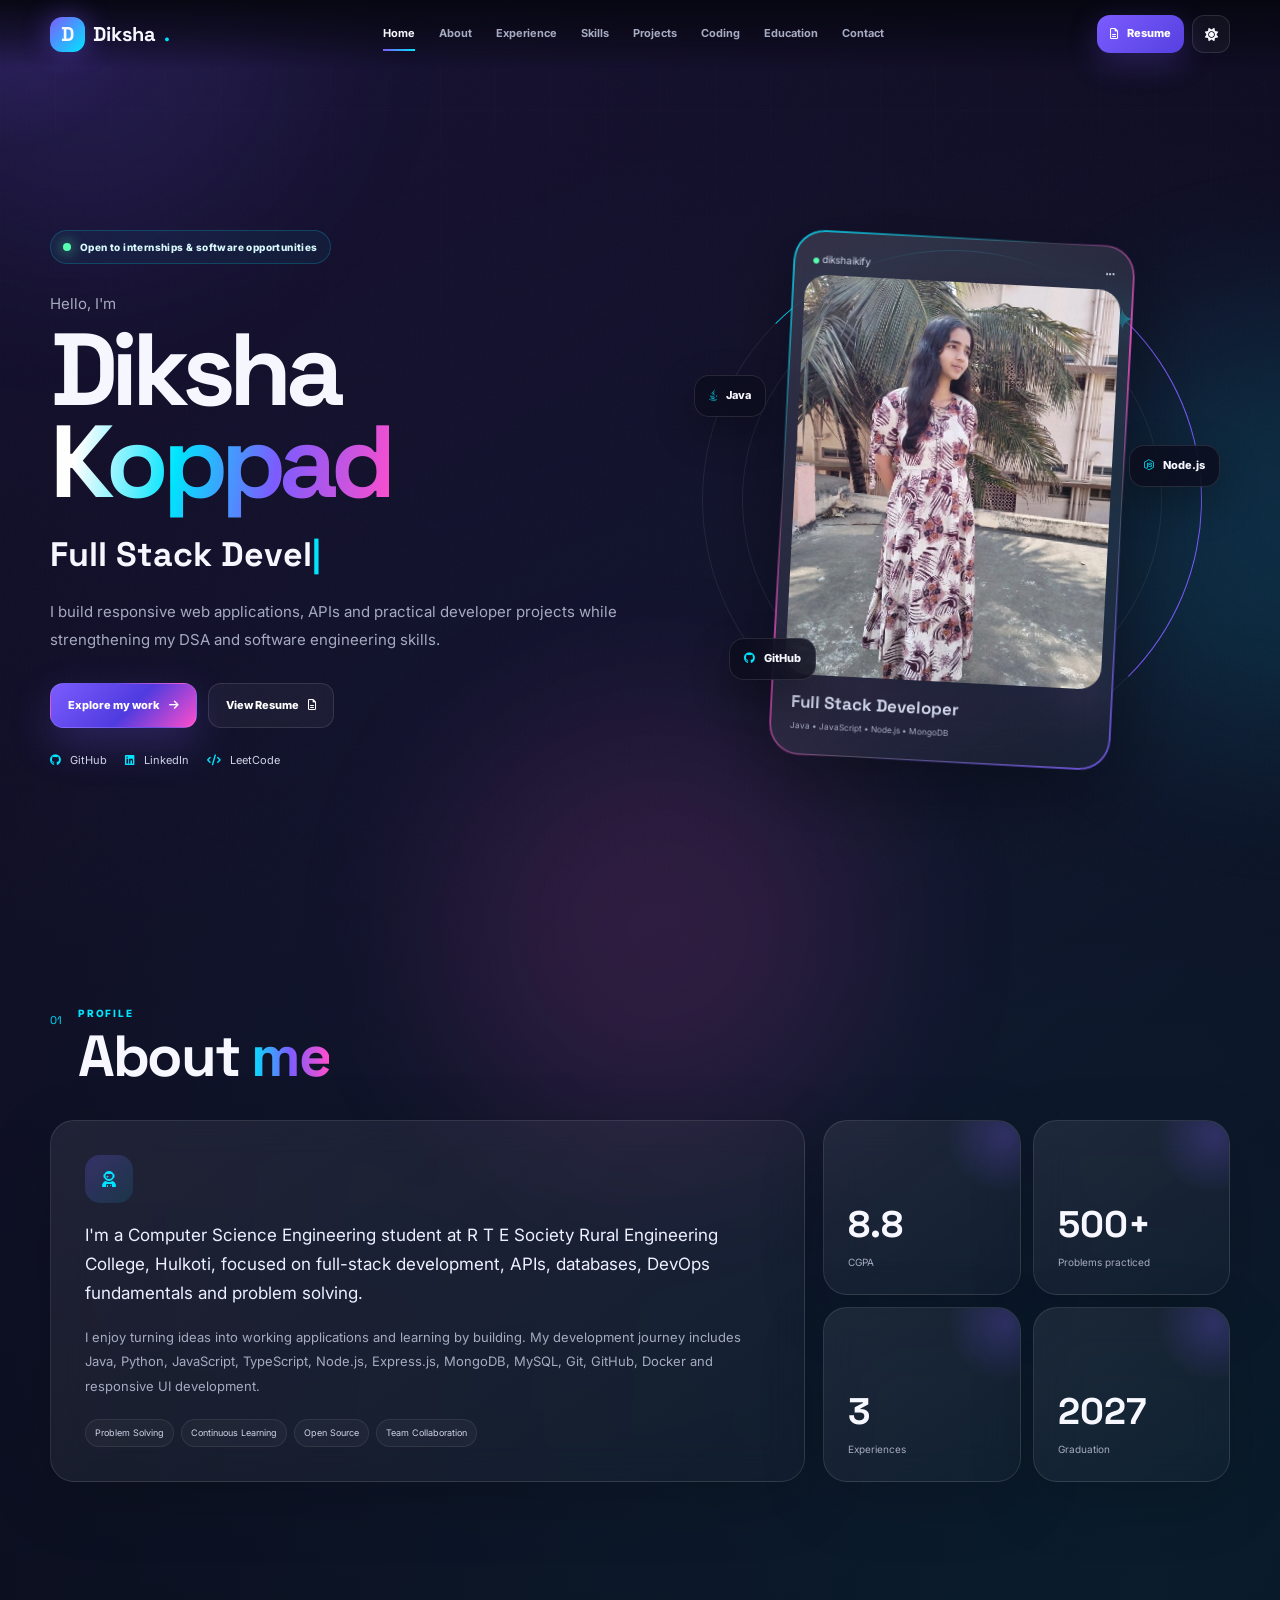
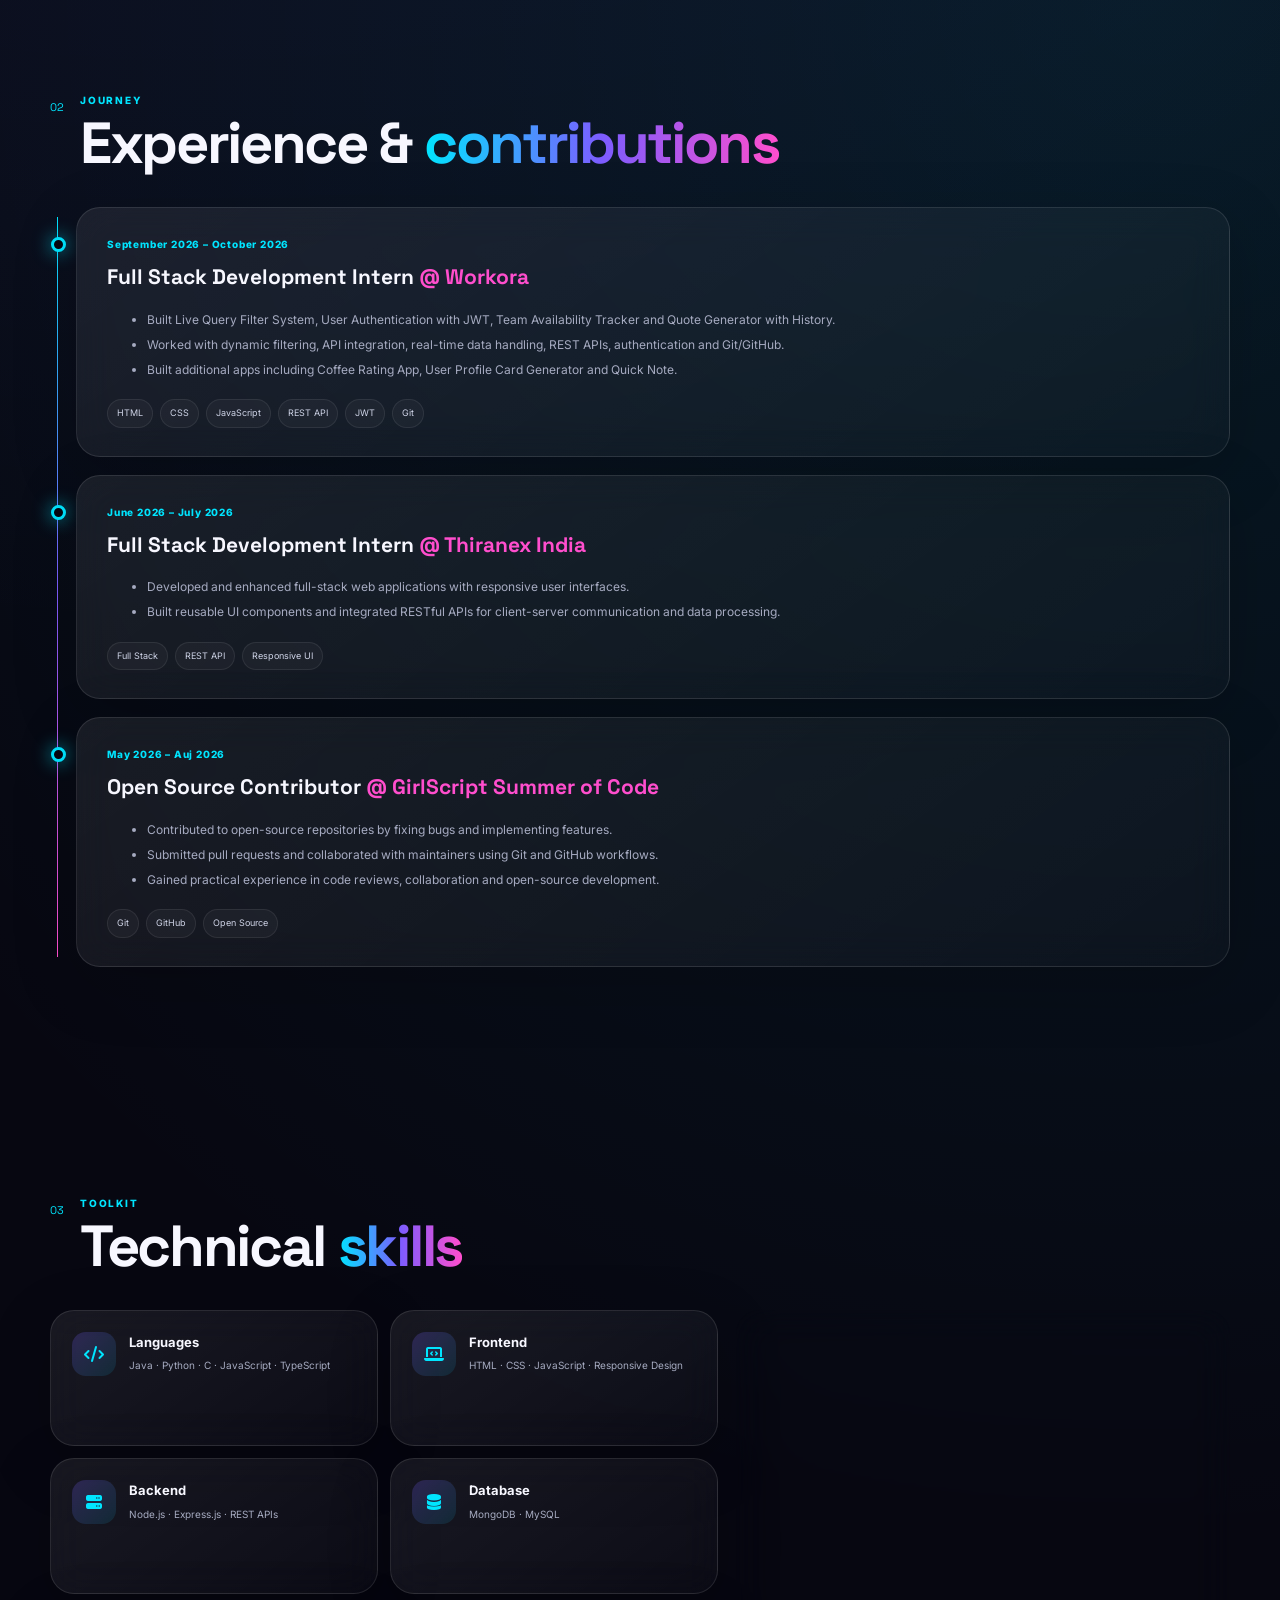
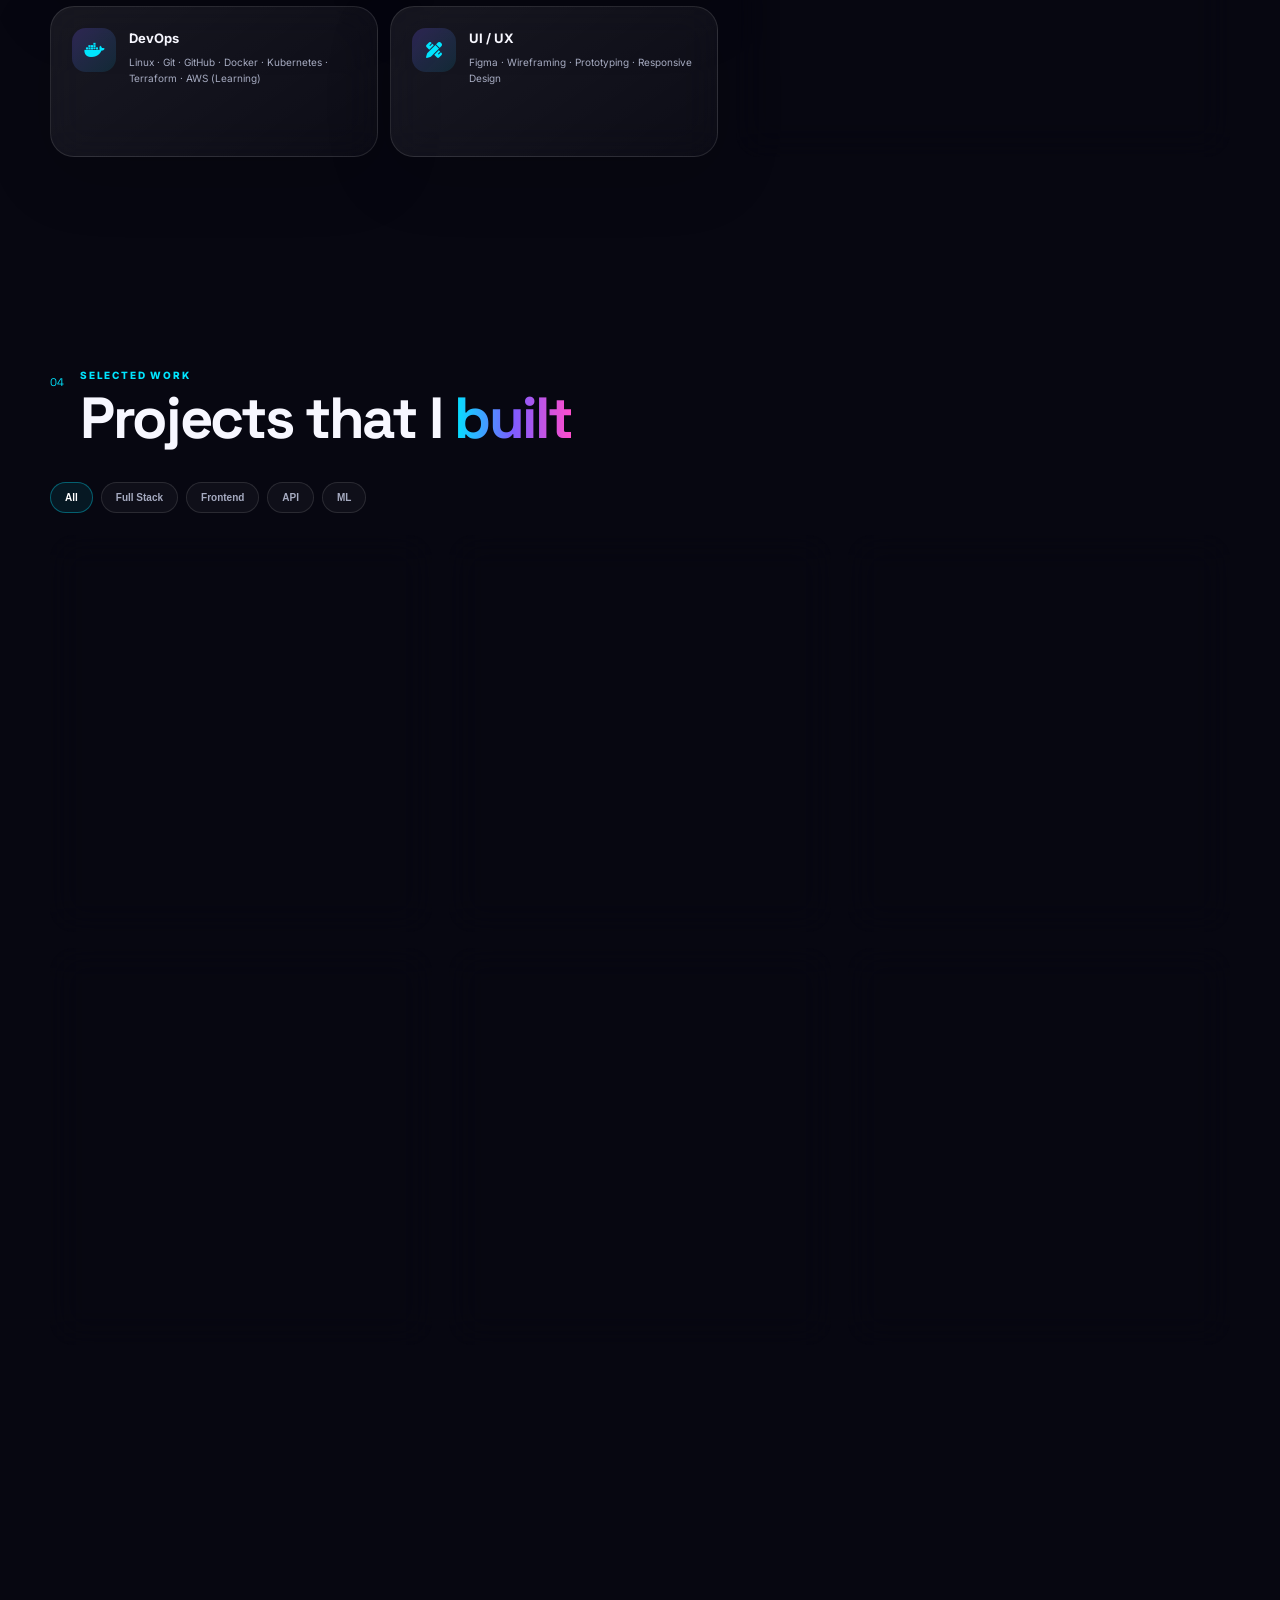
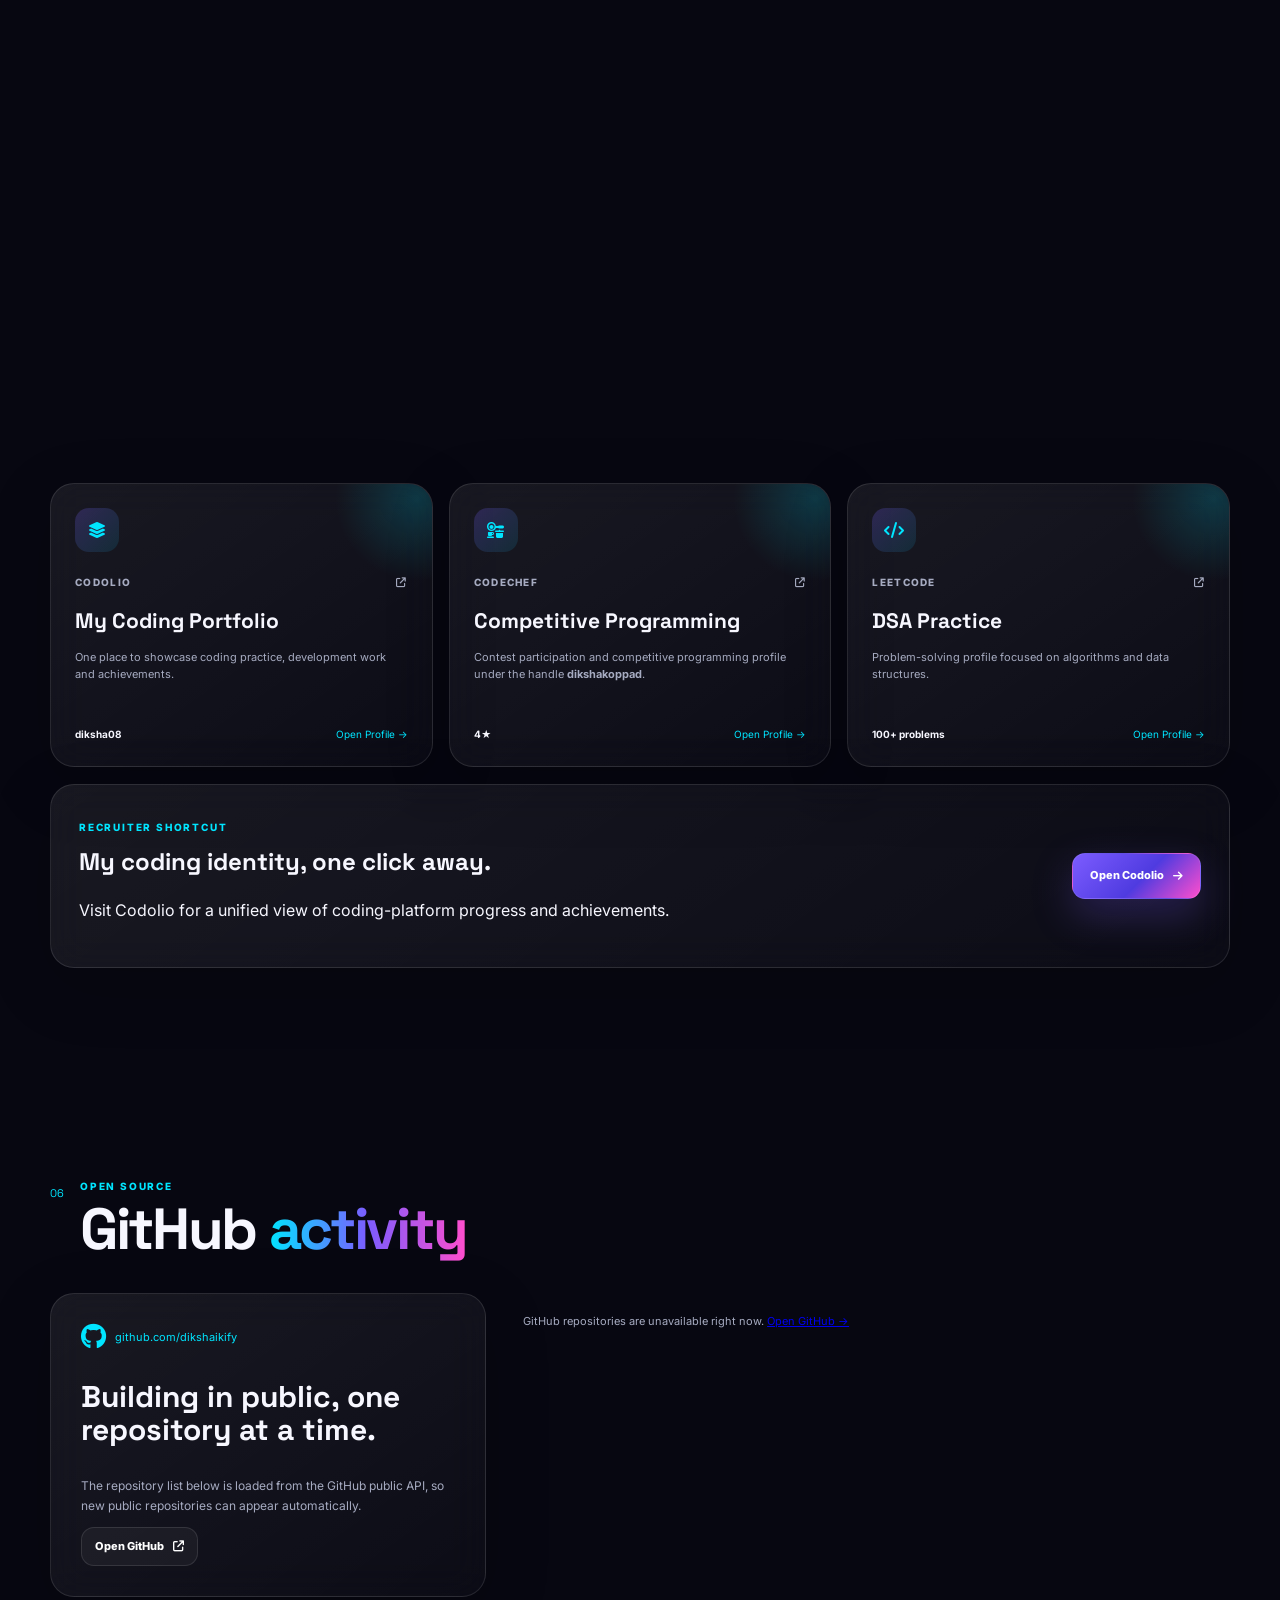
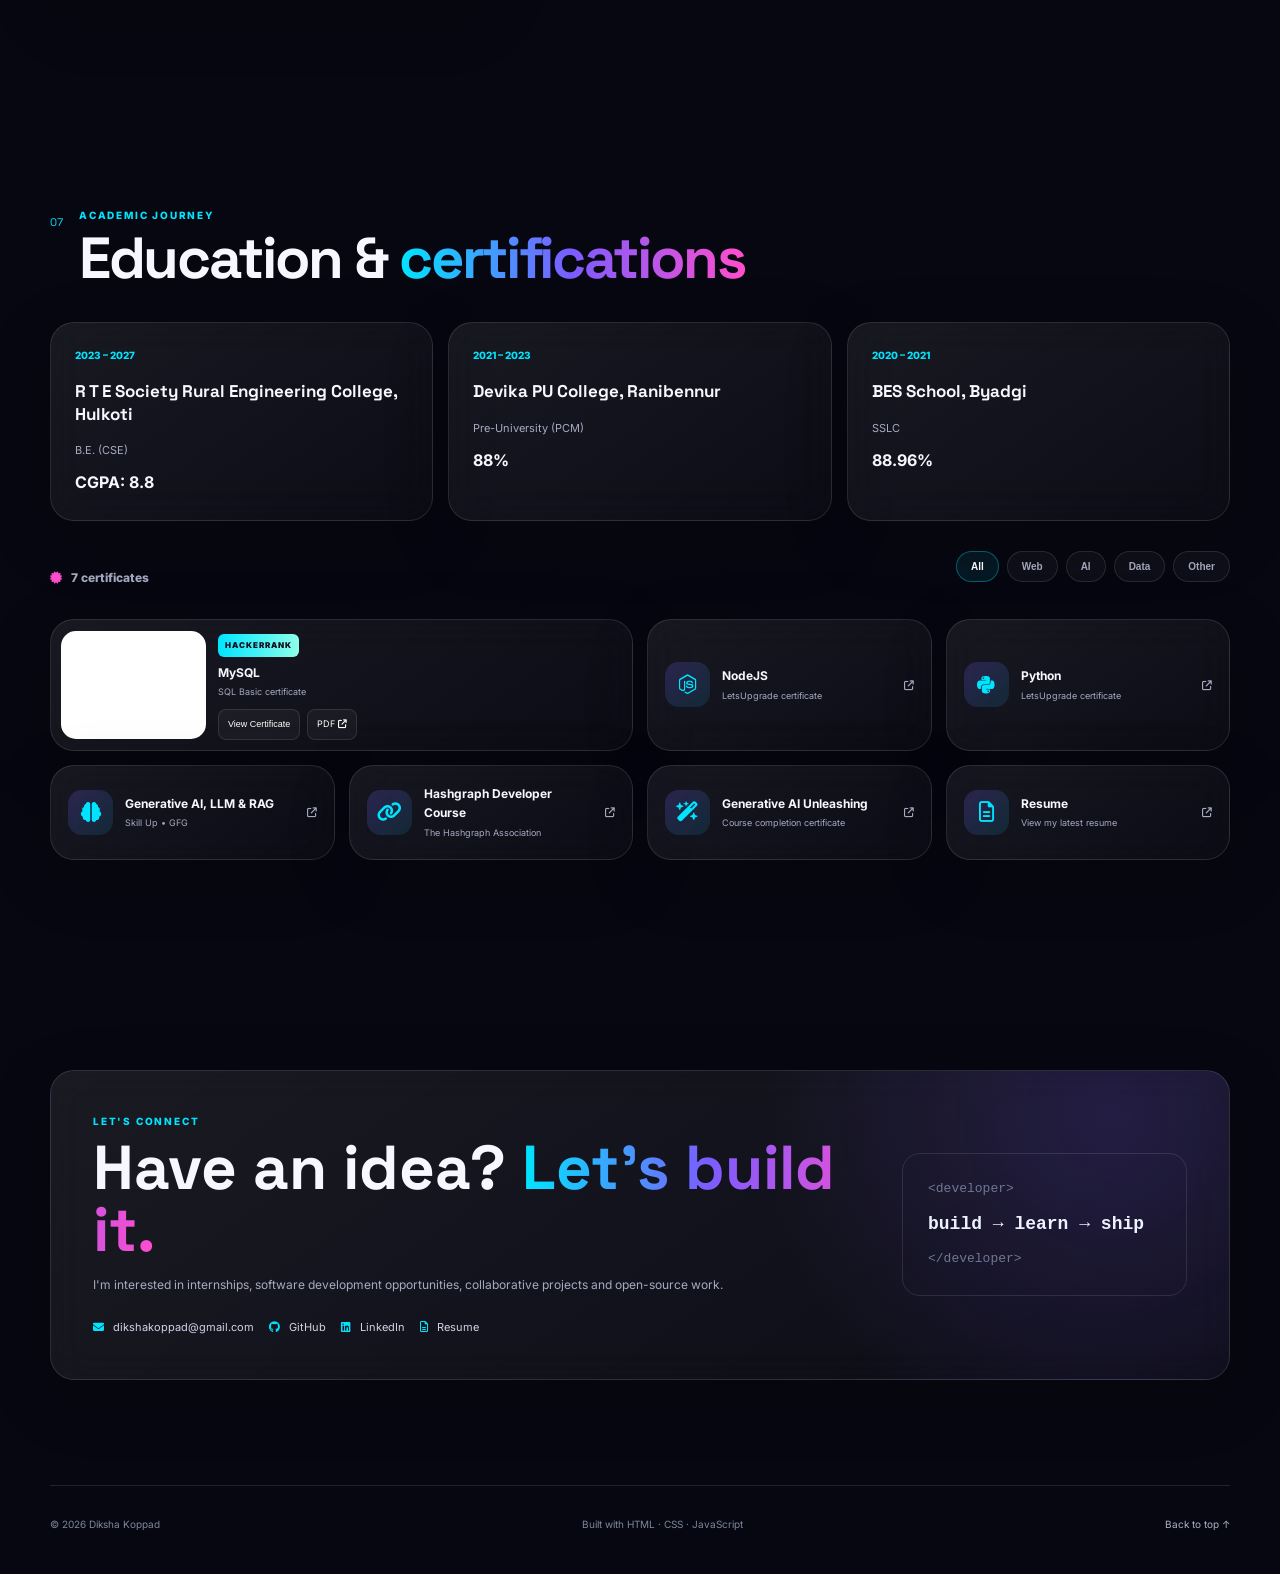
==== index.html @ b1682f86 "Upgrade portfolio design and add MySQL certificate" ====
<!doctype html>
<html lang="en">
<head>
<meta charset="utf-8"><meta name="viewport" content="width=device-width,initial-scale=1">
<meta name="theme-color" content="#070711"><meta name="description" content="Diksha Koppad — Full Stack Developer, CSE student, open-source contributor and DSA problem solver.">
<title>Diksha Koppad | Full Stack Developer</title>
<link rel="preconnect" href="https://fonts.googleapis.com"><link rel="preconnect" href="https://fonts.gstatic.com" crossorigin>
<link href="https://fonts.googleapis.com/css2?family=Inter:wght@400;500;600;700;800&family=Space+Grotesk:wght@500;600;700&display=swap" rel="stylesheet">
<link rel="stylesheet" href="https://cdnjs.cloudflare.com/ajax/libs/font-awesome/6.5.0/css/all.min.css">
<link rel="stylesheet" href="style.css">
</head>
<body>
<div class="aurora aurora-1"></div><div class="aurora aurora-2"></div><div class="aurora aurora-3"></div><div class="grid-bg"></div><div class="noise"></div>
<div class="progress" id="progress"></div><div class="cursor-glow" id="cursorGlow"></div>
<header class="nav-wrap"><nav class="nav container">
<a class="brand" href="#home"><span class="brand-mark">D</span><span>Diksha</span><b>.</b></a>
<div class="nav-links" id="navLinks"><a class="active" href="#home">Home</a><a href="#about">About</a><a href="#experience">Experience</a><a href="#skills">Skills</a><a href="#projects">Projects</a><a href="#coding-dashboard">Coding</a><a href="#education">Education</a><a href="#contact">Contact</a></div>
<div class="nav-actions"><a class="nav-resume" href="assets/resume.pdf" target="_blank"><i class="fa-regular fa-file-lines"></i> Resume</a><button class="icon-btn" id="themeBtn" aria-label="Toggle theme"><i class="fa-solid fa-sun"></i></button><button class="menu-btn" id="menuBtn" aria-label="Open menu"><i class="fa-solid fa-bars"></i></button></div>
</nav></header>
<main>
<section class="hero container" id="home">
<div class="hero-copy reveal"><div class="eyebrow"><span class="status-dot"></span> Open to internships & software opportunities</div><p class="hello">Hello, I'm</p><h1>Diksha <span>Koppad</span></h1><div class="role-line"><span id="typedRole">Full Stack Developer</span><span class="caret">|</span></div><p class="hero-text">I build responsive web applications, APIs and practical developer projects while strengthening my DSA and software engineering skills.</p>
<div class="hero-buttons"><a class="btn primary" href="#projects">Explore my work <i class="fa-solid fa-arrow-right"></i></a><a class="btn glass-btn" href="assets/resume.pdf" target="_blank">View Resume <i class="fa-regular fa-file-lines"></i></a></div>
<div class="quick-links"><a href="https://github.com/dikshaikify" target="_blank"><i class="fa-brands fa-github"></i> GitHub</a><a href="https://www.linkedin.com/in/diksha-koppad-0b88422b7/" target="_blank"><i class="fa-brands fa-linkedin"></i> LinkedIn</a><a href="https://leetcode.com/u/diksha_koppad2005/" target="_blank"><i class="fa-solid fa-code"></i> LeetCode</a></div>
</div>
<div class="hero-visual reveal delay-1"><div class="hero-ring ring-a"></div><div class="hero-ring ring-b"></div><div class="spark spark-a">✦</div><div class="spark spark-b">✦</div>
<div class="profile-card tilt"><div class="profile-top"><span><i class="fa-solid fa-circle"></i> dikshaikify</span><i class="fa-solid fa-ellipsis"></i></div><img src="assets/profile.jpg" alt="Diksha Koppad profile photo"><div class="profile-bottom"><strong>Full Stack Developer</strong><small>Java • JavaScript • Node.js • MongoDB</small></div></div>
<div class="floating-chip chip-1"><i class="fa-brands fa-java"></i> Java</div><div class="floating-chip chip-2"><i class="fa-brands fa-node-js"></i> Node.js</div><div class="floating-chip chip-3"><i class="fa-brands fa-github"></i> GitHub</div>
</div></section>

<section class="section container" id="about"><div class="section-head reveal"><span>01</span><div><p class="eyebrow-text">Profile</p><h2>About <em>me</em></h2></div></div>
<div class="about-grid"><article class="glass about-main reveal"><div class="section-icon"><i class="fa-solid fa-user-astronaut"></i></div><p class="lead">I'm a Computer Science Engineering student at R T E Society Rural Engineering College, Hulkoti, focused on full-stack development, APIs, databases, DevOps fundamentals and problem solving.</p><p>I enjoy turning ideas into working applications and learning by building. My development journey includes Java, Python, JavaScript, TypeScript, Node.js, Express.js, MongoDB, MySQL, Git, GitHub, Docker and responsive UI development.</p><div class="about-tags"><span>Problem Solving</span><span>Continuous Learning</span><span>Open Source</span><span>Team Collaboration</span></div></article>
<div class="mini-grid reveal delay-1"><div class="glass stat"><strong>8.8</strong><span>CGPA</span></div><div class="glass stat"><strong>500+</strong><span>Problems practiced</span></div><div class="glass stat"><strong>3</strong><span>Experiences</span></div><div class="glass stat"><strong>2027</strong><span>Graduation</span></div></div></div></section>

<section class="section container" id="experience"><div class="section-head reveal"><span>02</span><div><p class="eyebrow-text">Journey</p><h2>Experience & <em>contributions</em></h2></div></div><div class="timeline">
<article class="timeline-item reveal"><div class="timeline-dot"></div><div class="glass timeline-card"><div class="time">September 2026 – October 2026</div><h3>Full Stack Development Intern <span>@ Workora</span></h3><ul><li>Built Live Query Filter System, User Authentication with JWT, Team Availability Tracker and Quote Generator with History.</li><li>Worked with dynamic filtering, API integration, real-time data handling, REST APIs, authentication and Git/GitHub.</li><li>Built additional apps including Coffee Rating App, User Profile Card Generator and Quick Note.</li></ul><div class="stack"><span>HTML</span><span>CSS</span><span>JavaScript</span><span>REST API</span><span>JWT</span><span>Git</span></div></div></article>
<article class="timeline-item reveal"><div class="timeline-dot"></div><div class="glass timeline-card"><div class="time">June 2026 – July 2026</div><h3>Full Stack Development Intern <span>@ Thiranex India</span></h3><ul><li>Developed and enhanced full-stack web applications with responsive user interfaces.</li><li>Built reusable UI components and integrated RESTful APIs for client-server communication and data processing.</li></ul><div class="stack"><span>Full Stack</span><span>REST API</span><span>Responsive UI</span></div></div></article>
<article class="timeline-item reveal"><div class="timeline-dot"></div><div class="glass timeline-card"><div class="time">May 2026 – Auj 2026</div><h3>Open Source Contributor <span>@ GirlScript Summer of Code</span></h3><ul><li>Contributed to open-source repositories by fixing bugs and implementing features.</li><li>Submitted pull requests and collaborated with maintainers using Git and GitHub workflows.</li><li>Gained practical experience in code reviews, collaboration and open-source development.</li></ul><div class="stack"><span>Git</span><span>GitHub</span><span>Open Source</span></div></div></article>
</div></section>

<section class="section container" id="skills"><div class="section-head reveal"><span>03</span><div><p class="eyebrow-text">Toolkit</p><h2>Technical <em>skills</em></h2></div></div><div class="skills-layout"><div class="skill-cloud reveal">
<div class="glass skill-group"><div class="skill-icon"><i class="fa-solid fa-code"></i></div><div><h3>Languages</h3><p>Java · Python · C · JavaScript · TypeScript</p></div></div>
<div class="glass skill-group"><div class="skill-icon"><i class="fa-solid fa-laptop-code"></i></div><div><h3>Frontend</h3><p>HTML · CSS · JavaScript · Responsive Design</p></div></div>
<div class="glass skill-group"><div class="skill-icon"><i class="fa-solid fa-server"></i></div><div><h3>Backend</h3><p>Node.js · Express.js · REST APIs</p></div></div>
<div class="glass skill-group"><div class="skill-icon"><i class="fa-solid fa-database"></i></div><div><h3>Database</h3><p>MongoDB · MySQL</p></div></div>
<div class="glass skill-group"><div class="skill-icon"><i class="fa-brands fa-docker"></i></div><div><h3>DevOps</h3><p>Linux · Git · GitHub · Docker · Kubernetes · Terraform · AWS (Learning)</p></div></div>
<div class="glass skill-group"><div class="skill-icon"><i class="fa-solid fa-pen-ruler"></i></div><div><h3>UI / UX</h3><p>Figma · Wireframing · Prototyping · Responsive Design</p></div></div></div>
<div class="glass skill-panel reveal delay-1"><p class="panel-kicker">Developer mindset</p><h3>Build → learn → improve</h3><p class="muted">A visual snapshot of the areas I actively work with. These percentages are portfolio visuals, not formal test scores.</p><div class="meter"><label>Frontend & UI <b>80%</b></label><div><i style="width:80%"></i></div></div><div class="meter"><label>Backend & APIs <b>75%</b></label><div><i style="width:75%"></i></div></div><div class="meter"><label>Java & DSA <b>78%</b></label><div><i style="width:78%"></i></div></div><div class="meter"><label>Git & DevOps <b>65%</b></label><div><i style="width:65%"></i></div></div></div></div></section>

<section class="section container" id="projects"><div class="section-head reveal"><span>04</span><div><p class="eyebrow-text">Selected work</p><h2>Projects that I <em>built</em></h2></div></div><div class="filters reveal" id="filters"><button class="active" data-filter="all">All</button><button data-filter="fullstack">Full Stack</button><button data-filter="frontend">Frontend</button><button data-filter="api">API</button><button data-filter="ml">ML</button></div><div class="project-grid">
<article class="project-card glass reveal" data-category="fullstack" data-project="style"><div class="project-cover cover-wardrobe"><span>01 / E-COMMERCE</span><strong>STYLE WARDROBE</strong><i class="fa-solid fa-bag-shopping"></i></div><div class="project-body"><div class="project-meta"><span>TypeScript</span><span>Responsive UI</span></div><h3>E-Commerce Style Wardrobe</h3><p>E-commerce inspired interface with category filtering and responsive product browsing.</p><div class="project-actions"><a href="https://github.com/dikshaikify" target="_blank">GitHub <i class="fa-brands fa-github"></i></a><a href="https://style-wardrobe--dikshakoppad.replit.app/" target="_blank">Live <i class="fa-solid fa-arrow-up-right-from-square"></i></a><button class="details" data-detail="style">Details</button></div></div></article>
<article class="project-card glass reveal" data-category="fullstack api" data-project="auth"><div class="project-cover cover-auth"><span>02 / SECURITY</span><strong>AUTH + JWT</strong><i class="fa-solid fa-shield-halved"></i></div><div class="project-body"><div class="project-meta"><span>Node.js</span><span>Express</span><span>MongoDB</span></div><h3>User Authentication & JWT</h3><p>Registration, login, password hashing, JWT authorization and protected API routes.</p><div class="project-actions"><a href="https://github.com/dikshaikify" target="_blank">GitHub <i class="fa-brands fa-github"></i></a><button class="details" data-detail="auth">Details</button></div></div></article>
<article class="project-card glass reveal" data-category="fullstack api" data-project="team"><div class="project-cover cover-team"><span>03 / REAL-TIME</span><strong>TEAM TRACKER</strong><i class="fa-solid fa-users"></i></div><div class="project-body"><div class="project-meta"><span>Node.js</span><span>MongoDB</span><span>Socket.IO</span></div><h3>Team Availability Tracker</h3><p>Team availability dashboard with REST endpoints and live status updates.</p><div class="project-actions"><a href="https://github.com/dikshaikify" target="_blank">GitHub <i class="fa-brands fa-github"></i></a><button class="details" data-detail="team">Details</button></div></div></article>
<article class="project-card glass reveal" data-category="frontend" data-project="amazon"><div class="project-cover cover-amazon"><span>04 / FRONTEND</span><strong>AMAZON CLONE</strong><i class="fa-brands fa-amazon"></i></div><div class="project-body"><div class="project-meta"><span>HTML</span><span>CSS</span><span>Responsive</span></div><h3>Amazon Clone</h3><p>Responsive e-commerce interface inspired by Amazon's browsing experience.</p><div class="project-actions"><a href="https://github.com/dikshaikify/amazon-clone" target="_blank">GitHub <i class="fa-brands fa-github"></i></a><a href="https://dikshaikify.github.io/amazon-clone/" target="_blank">Live <i class="fa-solid fa-arrow-up-right-from-square"></i></a></div></div></article>
<article class="project-card glass reveal" data-category="frontend api" data-project="weather"><div class="project-cover cover-weather"><span>05 / API</span><strong>WEATHER</strong><i class="fa-solid fa-cloud-sun"></i></div><div class="project-body"><div class="project-meta"><span>JavaScript</span><span>API</span></div><h3>Weather Checker</h3><p>Weather application using API-driven data with a simple interactive interface.</p><div class="project-actions"><a href="https://github.com/dikshaikify" target="_blank">GitHub <i class="fa-brands fa-github"></i></a><a href="https://weather-nine-phi-21.vercel.app/" target="_blank">Live <i class="fa-solid fa-arrow-up-right-from-square"></i></a></div></div></article>
<article class="project-card glass reveal" data-category="frontend" data-project="food"><div class="project-cover cover-food"><span>06 / UI</span><strong>FOODHUB</strong><i class="fa-solid fa-utensils"></i></div><div class="project-body"><div class="project-meta"><span>HTML5</span><span>CSS3</span><span>JavaScript</span></div><h3>FoodHub – Online Food Ordering</h3><p>Responsive food ordering interface built with HTML, CSS and JavaScript.</p><div class="project-actions"><a href="https://github.com/dikshaikify/food_hub" target="_blank">GitHub <i class="fa-brands fa-github"></i></a></div></div></article>
<article class="project-card glass reveal" data-category="api frontend" data-project="github"><div class="project-cover cover-github"><span>07 / REST API</span><strong>PROFILE FINDER</strong><i class="fa-brands fa-github"></i></div><div class="project-body"><div class="project-meta"><span>JavaScript</span><span>GitHub API</span></div><h3>GitHub Profile Finder</h3><p>Search and display GitHub profile information using the GitHub REST API.</p><div class="project-actions"><a href="https://github.com/dikshaikify" target="_blank">GitHub <i class="fa-brands fa-github"></i></a></div></div></article>
<article class="project-card glass reveal" data-category="ml" data-project="hate"><div class="project-cover cover-ml"><span>08 / MACHINE LEARNING</span><strong>NLP / ML</strong><i class="fa-solid fa-brain"></i></div><div class="project-body"><div class="project-meta"><span>Python</span><span>scikit-learn</span><span>NLP</span></div><h3>Hate Speech Detection</h3><p>Text preprocessing, tokenization, feature extraction and machine-learning classification.</p><div class="project-actions"><a href="https://github.com/dikshaikify" target="_blank">GitHub <i class="fa-brands fa-github"></i></a><button class="details" data-detail="hate">Details</button></div></div></article>
</div></section>

<section class="section container" id="coding-dashboard"><div class="section-head reveal"><span>05</span><div><p class="eyebrow-text">Coding journey</p><h2>Coding <em>Dashboard</em></h2></div></div><div class="coding-dashboard-grid">
<a class="coding-card codolio-card glass reveal" href="https://codolio.com/profile/diksha08" target="_blank"><div class="coding-card-icon"><i class="fa-solid fa-layer-group"></i></div><div class="coding-card-top"><span>CODOLIO</span><i class="fa-solid fa-arrow-up-right-from-square"></i></div><h3>My Coding Portfolio</h3><p>One place to showcase coding practice, development work and achievements.</p><div class="coding-card-footer"><strong>diksha08</strong><span>Open Profile →</span></div></a>
<a class="coding-card codechef-card glass reveal delay-1" href="https://www.codechef.com/users/dikshakoppad" target="_blank"><div class="coding-card-icon"><i class="fa-solid fa-kitchen-set"></i></div><div class="coding-card-top"><span>CODECHEF</span><i class="fa-solid fa-arrow-up-right-from-square"></i></div><h3>Competitive Programming</h3><p>Contest participation and competitive programming profile under the handle <strong>dikshakoppad</strong>.</p><div class="coding-card-footer"><strong>4★</strong><span>Open Profile →</span></div></a>
<a class="coding-card leetcode-card glass reveal delay-2" href="https://leetcode.com/u/diksha_koppad2005/" target="_blank"><div class="coding-card-icon"><i class="fa-solid fa-code"></i></div><div class="coding-card-top"><span>LEETCODE</span><i class="fa-solid fa-arrow-up-right-from-square"></i></div><h3>DSA Practice</h3><p>Problem-solving profile focused on algorithms and data structures.</p><div class="coding-card-footer"><strong>100+ problems</strong><span>Open Profile →</span></div></a></div>
<div class="dashboard-cta glass reveal"><div><span class="eyebrow-text">Recruiter shortcut</span><h3>My coding identity, one click away.</h3><p>Visit Codolio for a unified view of coding-platform progress and achievements.</p></div><a class="btn primary" href="https://codolio.com/profile/diksha08" target="_blank">Open Codolio <i class="fa-solid fa-arrow-right"></i></a></div></section>

<section class="section container" id="github"><div class="section-head reveal"><span>06</span><div><p class="eyebrow-text">Open source</p><h2>GitHub <em>activity</em></h2></div></div><div class="github-layout"><div class="glass github-profile reveal"><div class="gh-top"><i class="fa-brands fa-github"></i><span>github.com/dikshaikify</span></div><h3>Building in public, one repository at a time.</h3><p>The repository list below is loaded from the GitHub public API, so new public repositories can appear automatically.</p><a class="btn glass-btn small" href="https://github.com/dikshaikify" target="_blank">Open GitHub <i class="fa-solid fa-arrow-up-right-from-square"></i></a></div><div class="repo-grid" id="repoGrid"><div class="repo-loading"><span></span><span></span><span></span> Loading repositories…</div></div></div></section>

<section class="section container" id="education"><div class="section-head reveal"><span>07</span><div><p class="eyebrow-text">Academic journey</p><h2>Education & <em>certifications</em></h2></div></div><div class="edu-grid"><div class="glass edu-card reveal"><div class="edu-year">2023 – 2027</div><h3>R T E Society Rural Engineering College, Hulkoti</h3><p>B.E. (CSE)</p><strong>CGPA: 8.8</strong></div><div class="glass edu-card reveal delay-1"><div class="edu-year">2021 – 2023</div><h3>Devika PU College, Ranibennur</h3><p>Pre-University (PCM)</p><strong>88%</strong></div><div class="glass edu-card reveal delay-2"><div class="edu-year">2020 – 2021</div><h3>BES School, Byadgi</h3><p>SSLC</p><strong>88.96%</strong></div></div>
<div class="cert-toolbar reveal"><div class="cert-count"><i class="fa-solid fa-certificate"></i> <span id="certCount">7</span> certificates</div><div class="cert-filters"><button class="cert-filter active" data-cert-filter="all">All</button><button class="cert-filter" data-cert-filter="web">Web</button><button class="cert-filter" data-cert-filter="ai">AI</button><button class="cert-filter" data-cert-filter="data">Data</button><button class="cert-filter" data-cert-filter="other">Other</button></div></div>
<div class="cert-grid" id="certGrid">
<article class="cert-card glass reveal cert-featured" data-cert="data"><div class="cert-preview"><img src="assets/certificates/mysql-certificate-preview.png" alt="MySQL certificate preview"></div><div class="cert-info"><div class="cert-badge">HACKERRANK</div><strong>MySQL</strong><span>SQL Basic certificate</span><div class="cert-actions"><button class="cert-view" data-pdf="assets/certificates/sql_basic certificate (1).pdf">View Certificate</button><a href="assets/certificates/sql_basic certificate (1).pdf" target="_blank">PDF <i class="fa-solid fa-arrow-up-right-from-square"></i></a></div></div></article>
<a class="cert-card glass reveal" data-cert="web" href="assets/certificates/LUENJSAPR12530.pdf" target="_blank"><div class="cert-icon"><i class="fa-brands fa-node-js"></i></div><div class="cert-info"><strong>NodeJS</strong><span>LetsUpgrade certificate</span></div><i class="fa-solid fa-arrow-up-right-from-square"></i></a>
<a class="cert-card glass reveal" data-cert="web" href="assets/certificates/LUEPYTMAR1253586.pdf" target="_blank"><div class="cert-icon"><i class="fa-brands fa-python"></i></div><div class="cert-info"><strong>Python</strong><span>LetsUpgrade certificate</span></div><i class="fa-solid fa-arrow-up-right-from-square"></i></a>
<a class="cert-card glass reveal" data-cert="ai" href="assets/certificates/2adc840997895cac391be41754c9d10f.pdf" target="_blank"><div class="cert-icon"><i class="fa-solid fa-brain"></i></div><div class="cert-info"><strong>Generative AI, LLM & RAG</strong><span>Skill Up • GFG</span></div><i class="fa-solid fa-arrow-up-right-from-square"></i></a>
<a class="cert-card glass reveal" data-cert="other" href="assets/certificates/1a49fe5e-7227-4aee-bc40-fe510b01fa31.pdf" target="_blank"><div class="cert-icon"><i class="fa-solid fa-link"></i></div><div class="cert-info"><strong>Hashgraph Developer Course</strong><span>The Hashgraph Association</span></div><i class="fa-solid fa-arrow-up-right-from-square"></i></a>
<a class="cert-card glass reveal" data-cert="ai" href="assets/certificates/a0abd2e7-b312-41b3-8034-0bb328303137.pdf" target="_blank"><div class="cert-icon"><i class="fa-solid fa-wand-magic-sparkles"></i></div><div class="cert-info"><strong>Generative AI Unleashing</strong><span>Course completion certificate</span></div><i class="fa-solid fa-arrow-up-right-from-square"></i></a>
<a class="cert-card glass reveal resume-card" data-cert="other" href="assets/resume.pdf" target="_blank"><div class="cert-icon"><i class="fa-regular fa-file-lines"></i></div><div class="cert-info"><strong>Resume</strong><span>View my latest resume</span></div><i class="fa-solid fa-arrow-up-right-from-square"></i></a>
</div></section>

<section class="section container" id="contact"><div class="contact glass reveal"><div><p class="eyebrow-text">Let's connect</p><h2>Have an idea? <em>Let's build it.</em></h2><p class="muted">I'm interested in internships, software development opportunities, collaborative projects and open-source work.</p><div class="contact-links"><a href="mailto:dikshakoppad@gmail.com"><i class="fa-solid fa-envelope"></i> dikshakoppad@gmail.com</a><a href="https://github.com/dikshaikify" target="_blank"><i class="fa-brands fa-github"></i> GitHub</a><a href="https://www.linkedin.com/in/diksha-koppad-0b88422b7/" target="_blank"><i class="fa-brands fa-linkedin"></i> LinkedIn</a><a href="assets/resume.pdf" target="_blank"><i class="fa-regular fa-file-lines"></i> Resume</a></div></div><div class="contact-code"><span>&lt;developer&gt;</span><strong>build → learn → ship</strong><span>&lt;/developer&gt;</span></div></div></section>
</main>
<footer class="footer container"><span>© <span id="year"></span> Diksha Koppad</span><span>Built with HTML · CSS · JavaScript</span><a href="#home">Back to top ↑</a></footer>
<div class="modal" id="modal"><div class="modal-box glass"><button class="modal-close" id="modalClose"><i class="fa-solid fa-xmark"></i></button><p class="eyebrow-text">Project details</p><h2 id="modalTitle"></h2><p id="modalText"></p><div id="modalStack" class="stack"></div></div></div>
<div class="cert-modal" id="certModal"><div class="cert-modal-box glass"><button class="modal-close" id="certModalClose"><i class="fa-solid fa-xmark"></i></button><div class="cert-modal-head"><div><p class="eyebrow-text">Certificate preview</p><h2>MySQL — HackerRank</h2></div><a class="btn primary small" id="certOpen" href="#" target="_blank">Open PDF <i class="fa-solid fa-arrow-up-right-from-square"></i></a></div><div class="pdf-stage"><iframe id="certFrame" title="MySQL certificate preview"></iframe></div></div></div>
<script src="script.js"></script>
</body></html>
---- style.css ----
:root{--bg:#070711;--bg2:#0d0d1d;--text:#f7f7ff;--muted:#a6abc1;--line:rgba(255,255,255,.11);--card:rgba(15,16,35,.62);--a:#7c5cff;--b:#00e5ff;--c:#ff4ecd;--d:#ffb84d;--shadow:0 25px 90px rgba(0,0,0,.38);--radius:24px}*{box-sizing:border-box}html{scroll-behavior:smooth}body{margin:0;background:radial-gradient(circle at 20% 0%,rgba(124,92,255,.14),transparent 28%),radial-gradient(circle at 90% 20%,rgba(0,229,255,.09),transparent 24%),var(--bg);color:var(--text);font-family:Inter,system-ui,sans-serif;line-height:1.6;overflow-x:hidden}.container{width:min(1180px,calc(100% - 40px));margin:auto}.aurora{position:fixed;width:420px;height:420px;border-radius:50%;filter:blur(90px);opacity:.13;pointer-events:none;z-index:-3}.aurora-1{background:var(--a);top:-170px;left:-130px}.aurora-2{background:var(--b);top:35%;right:-220px}.aurora-3{background:var(--c);bottom:-240px;left:35%}.grid-bg{position:fixed;inset:0;z-index:-4;opacity:.38;background-image:linear-gradient(rgba(255,255,255,.035) 1px,transparent 1px),linear-gradient(90deg,rgba(255,255,255,.035) 1px,transparent 1px);background-size:55px 55px;mask-image:linear-gradient(to bottom,black 0%,transparent 90%)}.noise{position:fixed;inset:0;z-index:20;pointer-events:none;opacity:.025;background-image:url("data:image/svg+xml,%3Csvg xmlns='http://www.w3.org/2000/svg' width='160' height='160'%3E%3Cfilter id='n'%3E%3CfeTurbulence baseFrequency='.8' numOctaves='3'/%3E%3C/filter%3E%3Crect width='100%25' height='100%25' filter='url(%23n)'/%3E%3C/svg%3E")}.progress{position:fixed;top:0;left:0;width:0;height:4px;background:linear-gradient(90deg,var(--a),var(--b),var(--c),var(--d));z-index:200}.cursor-glow{position:fixed;width:320px;height:320px;border-radius:50%;background:radial-gradient(circle,rgba(124,92,255,.15),transparent 68%);pointer-events:none;transform:translate(-50%,-50%);z-index:-1}.nav-wrap{position:fixed;top:0;left:0;right:0;z-index:100;padding:15px 0;background:linear-gradient(180deg,rgba(7,7,17,.96),rgba(7,7,17,.58),transparent);backdrop-filter:blur(18px)}.nav{display:flex;align-items:center;gap:22px}.brand{display:flex;align-items:center;gap:8px;text-decoration:none;color:var(--text);font-family:"Space Grotesk";font-weight:700;font-size:20px}.brand b{color:var(--b)}.brand-mark{width:35px;height:35px;display:grid;place-items:center;border-radius:12px;background:linear-gradient(135deg,var(--a),var(--b));box-shadow:0 0 28px rgba(124,92,255,.45)}.nav-links{display:flex;justify-content:center;gap:24px;flex:1}.nav-links a{position:relative;color:var(--muted);text-decoration:none;font-size:11px;font-weight:700;padding:8px 0;transition:.25s}.nav-links a:after{content:"";position:absolute;left:0;right:100%;bottom:0;height:2px;background:linear-gradient(90deg,var(--a),var(--b));transition:.25s}.nav-links a:hover,.nav-links a.active{color:var(--text)}.nav-links a.active:after{right:0}.nav-actions{display:flex;align-items:center;gap:8px}.nav-resume,.btn{display:inline-flex;align-items:center;justify-content:center;gap:9px;text-decoration:none;font-weight:800;border-radius:13px}.nav-resume{font-size:11px;color:#fff;padding:10px 13px;background:linear-gradient(135deg,var(--a),#5540df);box-shadow:0 10px 30px rgba(124,92,255,.25)}.icon-btn,.menu-btn{width:38px;height:38px;border:1px solid var(--line);border-radius:12px;background:rgba(255,255,255,.04);color:var(--text);cursor:pointer}.menu-btn{display:none}.hero{min-height:100vh;display:grid;grid-template-columns:1.02fr .98fr;align-items:center;gap:45px;padding-top:100px}.eyebrow{display:inline-flex;align-items:center;gap:9px;padding:8px 12px;border:1px solid rgba(0,229,255,.2);border-radius:999px;background:rgba(0,229,255,.05);color:#d9fbff;font-size:10px;font-weight:800;letter-spacing:.04em}.status-dot{width:8px;height:8px;border-radius:50%;background:#58ffb0;box-shadow:0 0 14px #58ffb0}.hello{color:var(--muted);font-size:15px;margin:28px 0 0}.hero h1{font-family:"Space Grotesk";font-size:clamp(60px,8vw,106px);line-height:.9;letter-spacing:-.065em;margin:8px 0 20px}.hero h1 span{background:linear-gradient(100deg,#fff 10%,var(--b) 38%,var(--a) 66%,var(--c));-webkit-background-clip:text;background-clip:text;color:transparent}.role-line{font-family:"Space Grotesk";font-size:clamp(22px,3vw,34px);font-weight:700;min-height:46px}.caret{color:var(--b);animation:blink 1s infinite}.hero-text{max-width:650px;color:var(--muted);font-size:15px;line-height:1.9}.hero-buttons{display:flex;gap:11px;flex-wrap:wrap;margin-top:28px}.btn{padding:13px 17px;font-size:11px;color:#fff}.btn.primary{background:linear-gradient(135deg,var(--a),#4f3be0 55%,var(--c));box-shadow:0 16px 40px rgba(124,92,255,.25);border:1px solid rgba(255,255,255,.1)}.glass-btn{border:1px solid var(--line);background:rgba(255,255,255,.045)}.quick-links{display:flex;gap:18px;flex-wrap:wrap;margin-top:24px}.quick-links a,.contact-links a{color:#cfd4e7;text-decoration:none;font-size:11px}.quick-links i,.contact-links i{color:var(--b);margin-right:6px}.hero-visual{height:610px;display:grid;place-items:center;position:relative}.profile-card{width:340px;padding:11px;border:1px solid rgba(255,255,255,.15);border-radius:30px;background:linear-gradient(145deg,rgba(255,255,255,.13),rgba(255,255,255,.035));box-shadow:var(--shadow);transform:rotate(3deg);position:relative;z-index:2;backdrop-filter:blur(20px)}.profile-card:before{content:"";position:absolute;inset:-2px;border-radius:31px;padding:2px;background:linear-gradient(135deg,var(--b),transparent 30%,var(--c),transparent 70%,var(--a));-webkit-mask:linear-gradient(#000 0 0) content-box,linear-gradient(#000 0 0);-webkit-mask-composite:xor;mask-composite:exclude;opacity:.8}.profile-top,.profile-bottom{display:flex;justify-content:space-between;align-items:center;padding:8px 7px;color:#cfd5e9;font-size:10px}.profile-top i:first-child{color:#58ffb0;font-size:6px}.profile-card img{width:100%;height:400px;display:block;object-fit:cover;object-position:center;border-radius:22px;filter:saturate(1.08) contrast(1.03)}.profile-bottom{display:block;padding:14px 8px 9px}.profile-bottom strong,.profile-bottom small{display:block}.profile-bottom strong{font-family:"Space Grotesk";font-size:17px}.profile-bottom small{color:var(--muted);margin-top:4px}.hero-ring{position:absolute;border:1px solid rgba(255,255,255,.08);border-radius:50%;animation:spin 18s linear infinite}.ring-a{width:500px;height:500px;border-top-color:var(--b);border-right-color:var(--a)}.ring-b{width:420px;height:420px;border-bottom-color:var(--c);animation-direction:reverse;animation-duration:13s}.floating-chip{position:absolute;z-index:3;padding:11px 14px;border:1px solid var(--line);background:rgba(12,13,29,.82);backdrop-filter:blur(16px);border-radius:15px;font-size:11px;font-weight:800;box-shadow:0 15px 40px rgba(0,0,0,.3)}.floating-chip i{margin-right:7px;color:var(--b)}.chip-1{left:20px;top:180px}.chip-2{right:10px;top:250px}.chip-3{left:55px;bottom:125px}.spark{position:absolute;color:var(--b);font-size:30px;animation:float 3s ease-in-out infinite}.spark-a{top:100px;right:95px}.spark-b{bottom:85px;right:135px;color:var(--c);animation-delay:1s}.section{padding:105px 0}.section-head{display:flex;align-items:flex-start;gap:16px;margin-bottom:35px}.section-head>span{font-family:"Space Grotesk";font-size:11px;color:var(--b);padding-top:7px}.eyebrow-text{margin:0;color:var(--b);font-size:10px;text-transform:uppercase;letter-spacing:.18em;font-weight:800}.section-head h2{font-family:"Space Grotesk";font-size:clamp(34px,5vw,58px);line-height:1;margin:6px 0 0;letter-spacing:-.04em}.section-head em,.contact h2 em{font-style:normal;background:linear-gradient(90deg,var(--b),var(--a),var(--c));-webkit-background-clip:text;color:transparent}.glass{border:1px solid var(--line);background:linear-gradient(145deg,rgba(255,255,255,.075),rgba(255,255,255,.025));box-shadow:0 18px 65px rgba(0,0,0,.18);backdrop-filter:blur(18px);border-radius:var(--radius)}.about-grid{display:grid;grid-template-columns:1.3fr .7fr;gap:18px}.about-main{padding:34px}.section-icon{width:48px;height:48px;display:grid;place-items:center;border-radius:15px;background:linear-gradient(135deg,rgba(124,92,255,.25),rgba(0,229,255,.1));color:var(--b);margin-bottom:18px}.about-main p{color:var(--muted);font-size:13px;line-height:1.9}.about-main .lead{color:#edf0ff;font-size:17px;line-height:1.7}.about-tags,.stack{display:flex;gap:7px;flex-wrap:wrap;margin-top:20px}.about-tags span,.stack span{padding:6px 9px;border:1px solid rgba(255,255,255,.08);background:rgba(255,255,255,.035);border-radius:999px;color:#cfd4e7;font-size:9px}.mini-grid{display:grid;grid-template-columns:1fr 1fr;gap:12px}.stat{min-height:145px;padding:24px;display:flex;flex-direction:column;justify-content:flex-end;position:relative;overflow:hidden}.stat:before{content:"";position:absolute;width:120px;height:120px;border-radius:50%;background:radial-gradient(circle,rgba(124,92,255,.24),transparent 68%);right:-45px;top:-45px}.stat strong{font-family:"Space Grotesk";font-size:37px;position:relative}.stat span{color:var(--muted);font-size:10px;position:relative}.timeline{position:relative;padding-left:26px}.timeline:before{content:"";position:absolute;left:7px;top:10px;bottom:10px;width:1px;background:linear-gradient(var(--b),var(--a),var(--c))}.timeline-item{position:relative;margin-bottom:18px}.timeline-dot{position:absolute;left:-25px;top:30px;width:15px;height:15px;border-radius:50%;background:var(--bg);border:3px solid var(--b);box-shadow:0 0 18px rgba(0,229,255,.7)}.timeline-card{padding:28px 30px}.time{color:var(--b);font-size:10px;font-weight:800;letter-spacing:.08em}.timeline-card h3{font-family:"Space Grotesk";font-size:21px;margin:8px 0 10px}.timeline-card h3 span{color:var(--c)}.timeline-card li{color:var(--muted);font-size:12px;margin:6px 0}.skills-layout{display:grid;grid-template-columns:1.15fr .85fr;gap:18px}.skill-cloud{display:grid;grid-template-columns:1fr 1fr;gap:12px}.skill-group{padding:21px;display:flex;gap:13px;align-items:flex-start}.skill-icon,.coding-card-icon{width:44px;height:44px;flex:0 0 44px;display:grid;place-items:center;border-radius:14px;background:linear-gradient(135deg,rgba(124,92,255,.23),rgba(0,229,255,.1));color:var(--b)}.skill-group h3{font-size:13px;margin:0}.skill-group p{font-size:10px;color:var(--muted);margin:5px 0 0;line-height:1.6}.skill-panel{padding:31px}.panel-kicker{color:var(--c);text-transform:uppercase;letter-spacing:.18em;font-size:10px;font-weight:800}.skill-panel h3{font-family:"Space Grotesk";font-size:28px;margin:5px 0 8px}.muted{color:var(--muted);font-size:12px;line-height:1.7}.meter{margin:23px 0}.meter label{display:flex;justify-content:space-between;font-size:11px}.meter label b{color:var(--b)}.meter>div{height:8px;background:rgba(255,255,255,.07);border-radius:99px;overflow:hidden;margin-top:8px}.meter i{display:block;height:100%;border-radius:99px;background:linear-gradient(90deg,var(--a),var(--b),var(--c))}.filters,.cert-filters{display:flex;gap:8px;flex-wrap:wrap;margin-bottom:22px}.filters button,.cert-filter{border:1px solid var(--line);background:rgba(255,255,255,.035);color:var(--muted);padding:9px 14px;border-radius:999px;cursor:pointer;font-size:10px;font-weight:800}.filters button.active,.filters button:hover,.cert-filter.active,.cert-filter:hover{color:#fff;border-color:rgba(0,229,255,.35);background:rgba(0,229,255,.08)}.project-grid{display:grid;grid-template-columns:repeat(3,1fr);gap:17px}.project-card{overflow:hidden;transition:.35s}.project-card:hover{transform:translateY(-8px);border-color:rgba(124,92,255,.42);box-shadow:0 25px 80px rgba(0,0,0,.3)}.project-card.hide{display:none}.project-cover{height:175px;padding:22px;display:flex;flex-direction:column;justify-content:flex-end;position:relative;overflow:hidden}.project-cover:after{content:"";position:absolute;inset:-50%;background:repeating-linear-gradient(120deg,transparent 0 20px,rgba(255,255,255,.055) 21px 22px);transform:rotate(12deg)}.project-cover>*{position:relative;z-index:1}.project-cover span{font-size:9px;color:#d8ddf4;letter-spacing:.13em}.project-cover strong{font-family:"Space Grotesk";font-size:25px}.project-cover i{position:absolute;right:22px;top:20px;font-size:36px;color:rgba(255,255,255,.78)}.cover-wardrobe{background:linear-gradient(135deg,#28164f,#085a73)}.cover-auth{background:linear-gradient(135deg,#122d4d,#173f3b)}.cover-team{background:linear-gradient(135deg,#2b1955,#54244f)}.cover-amazon{background:linear-gradient(135deg,#26345a,#54301b)}.cover-weather{background:linear-gradient(135deg,#103e58,#273c6b)}.cover-food{background:linear-gradient(135deg,#47231f,#692d4c)}.cover-github{background:linear-gradient(135deg,#171a29,#343b5b)}.cover-ml{background:linear-gradient(135deg,#17395d,#552154)}.project-body{padding:21px}.project-meta{display:flex;gap:6px;flex-wrap:wrap}.project-meta span{font-size:9px;padding:5px 7px;border:1px solid var(--line);border-radius:7px;color:#cbd1e7}.project-body h3{font-family:"Space Grotesk";font-size:18px;margin:13px 0 6px}.project-body p{color:var(--muted);font-size:11px;min-height:55px}.project-actions{display:flex;gap:7px;flex-wrap:wrap}.project-actions a,.project-actions button{font-size:9px;text-decoration:none;color:#e8ecff;border:1px solid var(--line);background:rgba(255,255,255,.035);padding:8px 10px;border-radius:9px;cursor:pointer}.project-actions a:hover,.project-actions button:hover{border-color:var(--b)}.coding-dashboard-grid{display:grid;grid-template-columns:repeat(3,1fr);gap:16px}.coding-card{padding:24px;text-decoration:none;color:var(--text);transition:.35s;position:relative;overflow:hidden}.coding-card:hover{transform:translateY(-7px);border-color:rgba(255,255,255,.2)}.coding-card:after{content:"";position:absolute;width:170px;height:170px;border-radius:50%;right:-70px;top:-70px;background:radial-gradient(circle,rgba(0,229,255,.18),transparent 68%)}.coding-card-icon{margin-bottom:22px}.coding-card-top,.coding-card-footer{display:flex;justify-content:space-between;align-items:center;position:relative;z-index:1}.coding-card-top{font-size:10px;color:var(--muted);letter-spacing:.13em;font-weight:800}.coding-card h3{font-family:"Space Grotesk";font-size:21px;margin:14px 0 7px;position:relative;z-index:1}.coding-card p{color:var(--muted);font-size:11px;min-height:55px;position:relative;z-index:1}.coding-card-footer{margin-top:22px;font-size:10px}.coding-card-footer span{color:var(--b)}.dashboard-cta{margin-top:17px;padding:28px;display:flex;justify-content:space-between;align-items:center;gap:20px}.dashboard-cta h3{font-family:"Space Grotesk";font-size:24px;margin:5px 0}.github-layout{display:grid;grid-template-columns:.75fr 1.25fr;gap:17px}.github-profile{padding:30px}.gh-top{display:flex;gap:9px;align-items:center;color:var(--b);font-size:11px}.gh-top i{font-size:26px}.github-profile h3{font-family:"Space Grotesk";font-size:30px;line-height:1.1}.github-profile p{color:var(--muted);font-size:12px}.small{padding:10px 13px}.repo-grid{display:grid;grid-template-columns:1fr 1fr;gap:12px}.repo{padding:17px;text-decoration:none;color:var(--text);transition:.25s}.repo:hover{transform:translateY(-4px);border-color:rgba(0,229,255,.28)}.repo h4{font-family:"Space Grotesk";margin:8px 0 5px}.repo p{font-size:10px;color:var(--muted);min-height:32px}.repo-foot{display:flex;gap:10px;color:#9ca6c0;font-size:9px}.repo-loading{grid-column:1/-1;padding:20px;color:var(--muted);font-size:11px}.edu-grid{display:grid;grid-template-columns:repeat(3,1fr);gap:15px}.edu-card{padding:24px}.edu-year{color:var(--b);font-size:10px;font-weight:800}.edu-card h3{font-family:"Space Grotesk";font-size:17px;line-height:1.3}.edu-card p{font-size:11px;color:var(--muted)}.cert-toolbar{display:flex;justify-content:space-between;align-items:center;gap:18px;margin:30px 0 15px}.cert-count{font-size:12px;color:var(--muted);font-weight:800}.cert-count i{color:var(--c);margin-right:6px}.cert-grid{display:grid;grid-template-columns:repeat(4,1fr);gap:14px}.cert-card{padding:17px;display:flex;align-items:center;gap:12px;text-decoration:none;color:var(--text);transition:.3s;min-height:95px}.cert-card:hover{transform:translateY(-6px);border-color:rgba(0,229,255,.32);box-shadow:0 20px 55px rgba(0,0,0,.25)}.cert-icon{width:45px;height:45px;flex:0 0 45px;border-radius:14px;display:grid;place-items:center;background:linear-gradient(135deg,rgba(124,92,255,.22),rgba(0,229,255,.1));color:var(--b);font-size:20px}.cert-info{flex:1}.cert-info strong,.cert-info span{display:block}.cert-info strong{font-size:12px}.cert-info span{font-size:9px;color:var(--muted);margin-top:3px}.cert-card>i:last-child{color:var(--muted);font-size:10px}.cert-featured{grid-column:span 2;padding:10px;min-height:130px}.cert-preview{width:145px;height:108px;border-radius:15px;overflow:hidden;background:#fff;flex:0 0 145px}.cert-preview img{width:100%;height:100%;object-fit:cover;object-position:center}.cert-badge{display:inline-block;font-size:8px;font-weight:900;letter-spacing:.13em;color:#101020;background:linear-gradient(90deg,var(--b),#8effe9);padding:5px 7px;border-radius:6px;margin-bottom:6px}.cert-actions{display:flex;gap:7px;margin-top:10px}.cert-actions button,.cert-actions a{border:1px solid var(--line);background:rgba(255,255,255,.04);color:#fff;border-radius:8px;padding:7px 9px;font-size:9px;text-decoration:none;cursor:pointer}.cert-actions button:hover,.cert-actions a:hover{border-color:var(--b)}.hidden-cert{display:none}.contact{padding:42px;display:flex;justify-content:space-between;align-items:center;gap:40px;background:radial-gradient(circle at 90% 15%,rgba(124,92,255,.18),transparent 32%),linear-gradient(145deg,rgba(255,255,255,.08),rgba(255,255,255,.025))}.contact h2{font-family:"Space Grotesk";font-size:clamp(38px,5vw,62px);line-height:1;margin:8px 0 14px}.contact-links{display:flex;gap:15px;flex-wrap:wrap;margin-top:24px}.contact-code{min-width:285px;padding:25px;border:1px solid var(--line);border-radius:18px;font-family:monospace;display:flex;flex-direction:column;gap:10px}.contact-code span{color:#6f7893}.contact-code strong{font-size:18px;color:#eef2ff}.footer{padding:30px 0 42px;border-top:1px solid var(--line);display:flex;justify-content:space-between;color:#7e879e;font-size:10px}.footer a{color:#aab3c9;text-decoration:none}.modal,.cert-modal{position:fixed;inset:0;background:rgba(0,0,0,.76);backdrop-filter:blur(14px);display:none;place-items:center;padding:20px;z-index:500}.modal.show,.cert-modal.show{display:grid}.modal-box{max-width:600px;width:100%;padding:35px;position:relative}.modal-close{position:absolute;right:17px;top:17px;width:36px;height:36px;border:1px solid var(--line);background:rgba(255,255,255,.04);color:#fff;border-radius:10px;cursor:pointer}.modal-box h2{font-family:"Space Grotesk";font-size:31px}.modal-box p{color:var(--muted);font-size:12px}.cert-modal-box{width:min(1050px,100%);height:min(90vh,850px);padding:20px;position:relative;display:flex;flex-direction:column}.cert-modal-head{display:flex;justify-content:space-between;align-items:center;gap:20px;padding:4px 48px 15px 4px}.cert-modal-head h2{font-family:"Space Grotesk";margin:4px 0;font-size:22px}.pdf-stage{flex:1;border:1px solid var(--line);border-radius:16px;overflow:hidden;background:#fff}.pdf-stage iframe{width:100%;height:100%;border:0}.reveal{opacity:0;transform:translateY(24px);transition:opacity .7s ease,transform .7s ease}.reveal.visible{opacity:1;transform:none}.delay-1{transition-delay:.1s}.delay-2{transition-delay:.2s}@keyframes blink{50%{opacity:0}}@keyframes spin{to{transform:rotate(360deg)}}@keyframes float{50%{transform:translateY(-12px) rotate(5deg)}}
body.light{--bg:#f6f7ff;--bg2:#fff;--text:#111427;--muted:#596079;--line:rgba(17,20,39,.12);--card:rgba(255,255,255,.72)}body.light .nav-wrap{background:linear-gradient(180deg,rgba(246,247,255,.96),rgba(246,247,255,.7),transparent)}body.light .nav-links a{color:#626a82}body.light .nav-links a.active,body.light .nav-links a:hover{color:#111427}body.light .glass{background:linear-gradient(145deg,rgba(255,255,255,.8),rgba(255,255,255,.55))}body.light .profile-card{background:rgba(255,255,255,.75)}body.light .floating-chip{background:rgba(255,255,255,.85);color:#111427}
@media(max-width:1050px){.nav-links{gap:14px}.hero{grid-template-columns:1fr}.hero-copy{text-align:center}.hero-text{margin-left:auto;margin-right:auto}.hero-buttons,.quick-links{justify-content:center}.hero-visual{height:560px}.about-grid,.skills-layout,.github-layout{grid-template-columns:1fr}.project-grid{grid-template-columns:1fr 1fr}.cert-grid{grid-template-columns:1fr 1fr}.cert-featured{grid-column:span 2}}
@media(max-width:760px){.container{width:calc(100% - 26px)}.nav-links{display:none;position:absolute;top:67px;left:13px;right:13px;padding:16px;flex-direction:column;background:rgba(9,10,22,.98);border:1px solid var(--line);border-radius:18px}.nav-links.open{display:flex}.menu-btn{display:block}.nav-resume{display:none}.hero{padding-top:120px}.hero h1{font-size:58px}.hero-visual{height:450px}.profile-card{width:290px}.profile-card img{height:330px}.ring-a{width:390px;height:390px}.ring-b{width:320px;height:320px}.chip-1{left:0;top:120px}.chip-2{right:0;top:190px}.chip-3{left:10px;bottom:55px}.section{padding:78px 0}.skill-cloud,.project-grid,.coding-dashboard-grid,.repo-grid,.edu-grid,.cert-grid{grid-template-columns:1fr}.cert-featured{grid-column:auto}.cert-preview{width:120px;flex-basis:120px}.cert-toolbar{align-items:flex-start;flex-direction:column}.dashboard-cta,.contact{flex-direction:column;align-items:flex-start}.contact-code{width:100%;min-width:0}.footer{flex-direction:column;gap:8px}.cert-modal-box{height:88vh}.cert-modal-head{align-items:flex-start;flex-direction:column}.cert-modal-head .btn{align-self:flex-start}}
@media(prefers-reduced-motion:reduce){*,*::before,*::after{scroll-behavior:auto!important;animation:none!important;transition:none!important}}
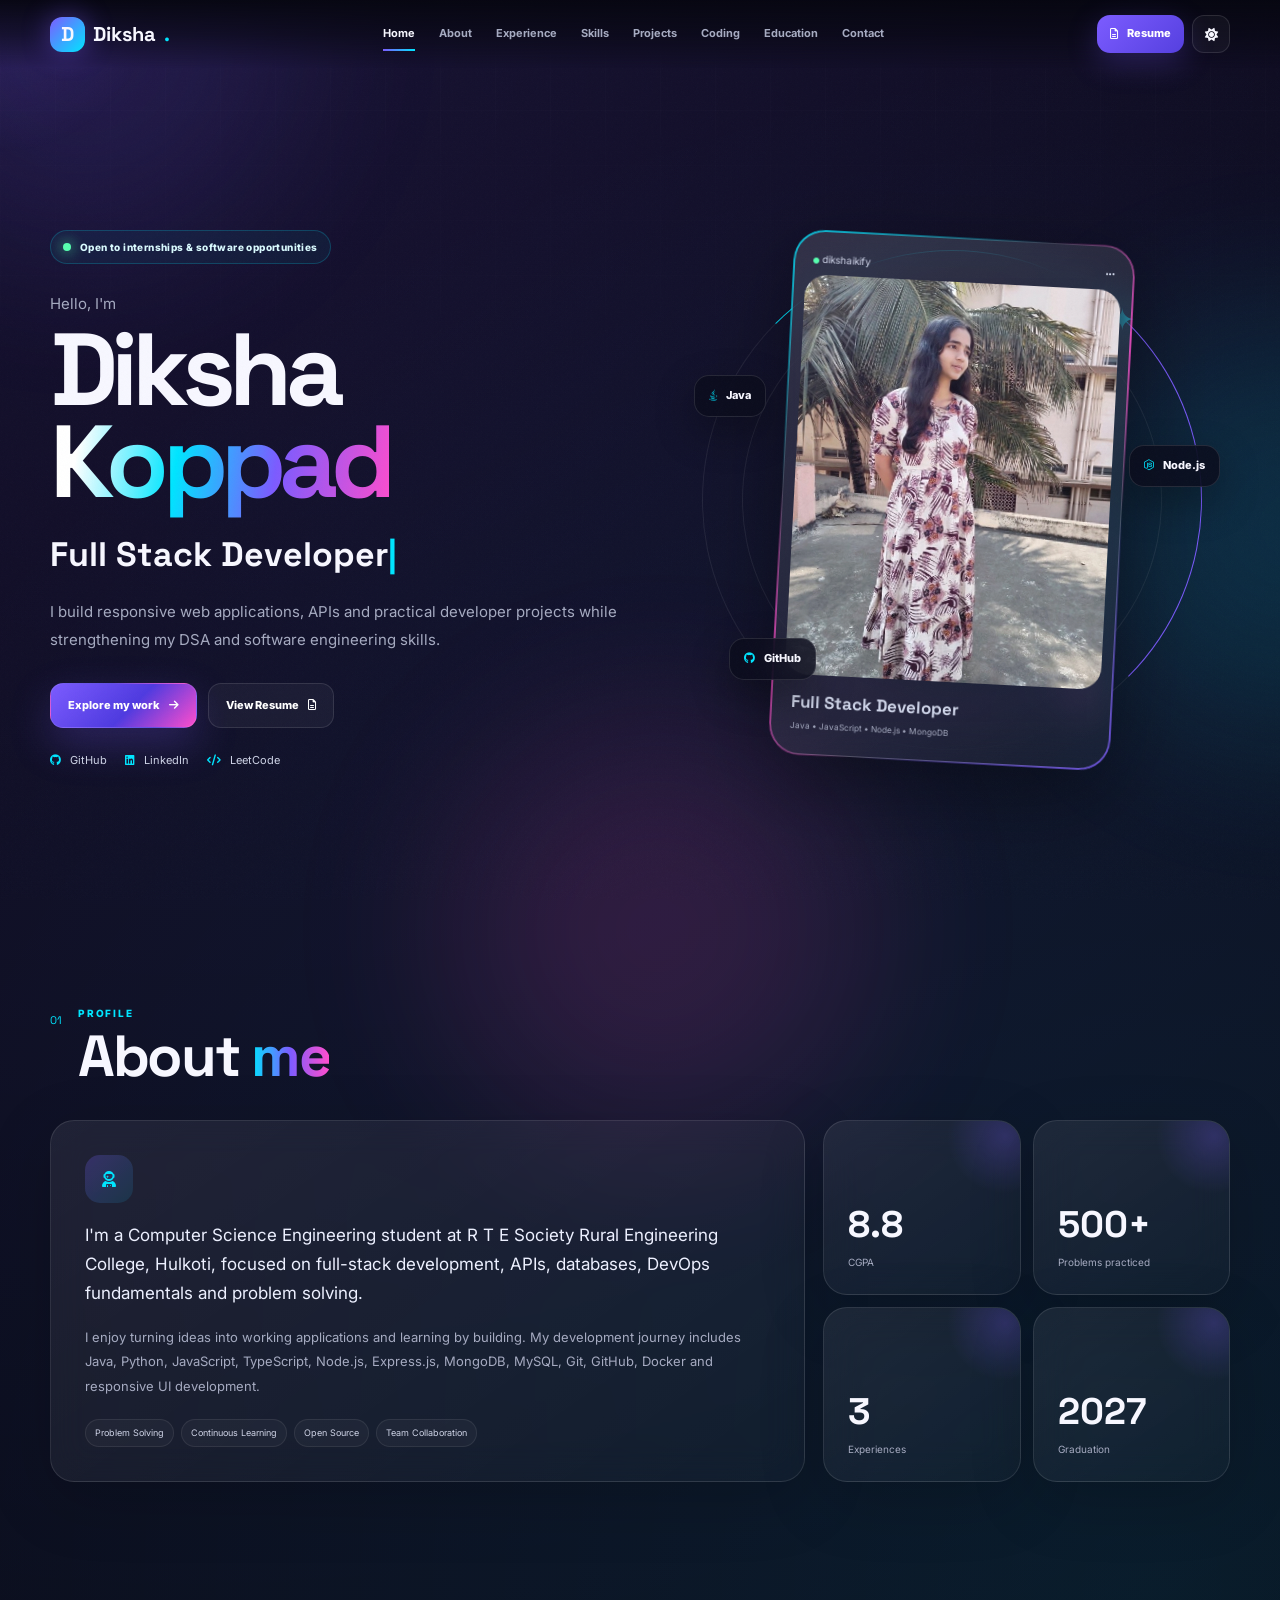
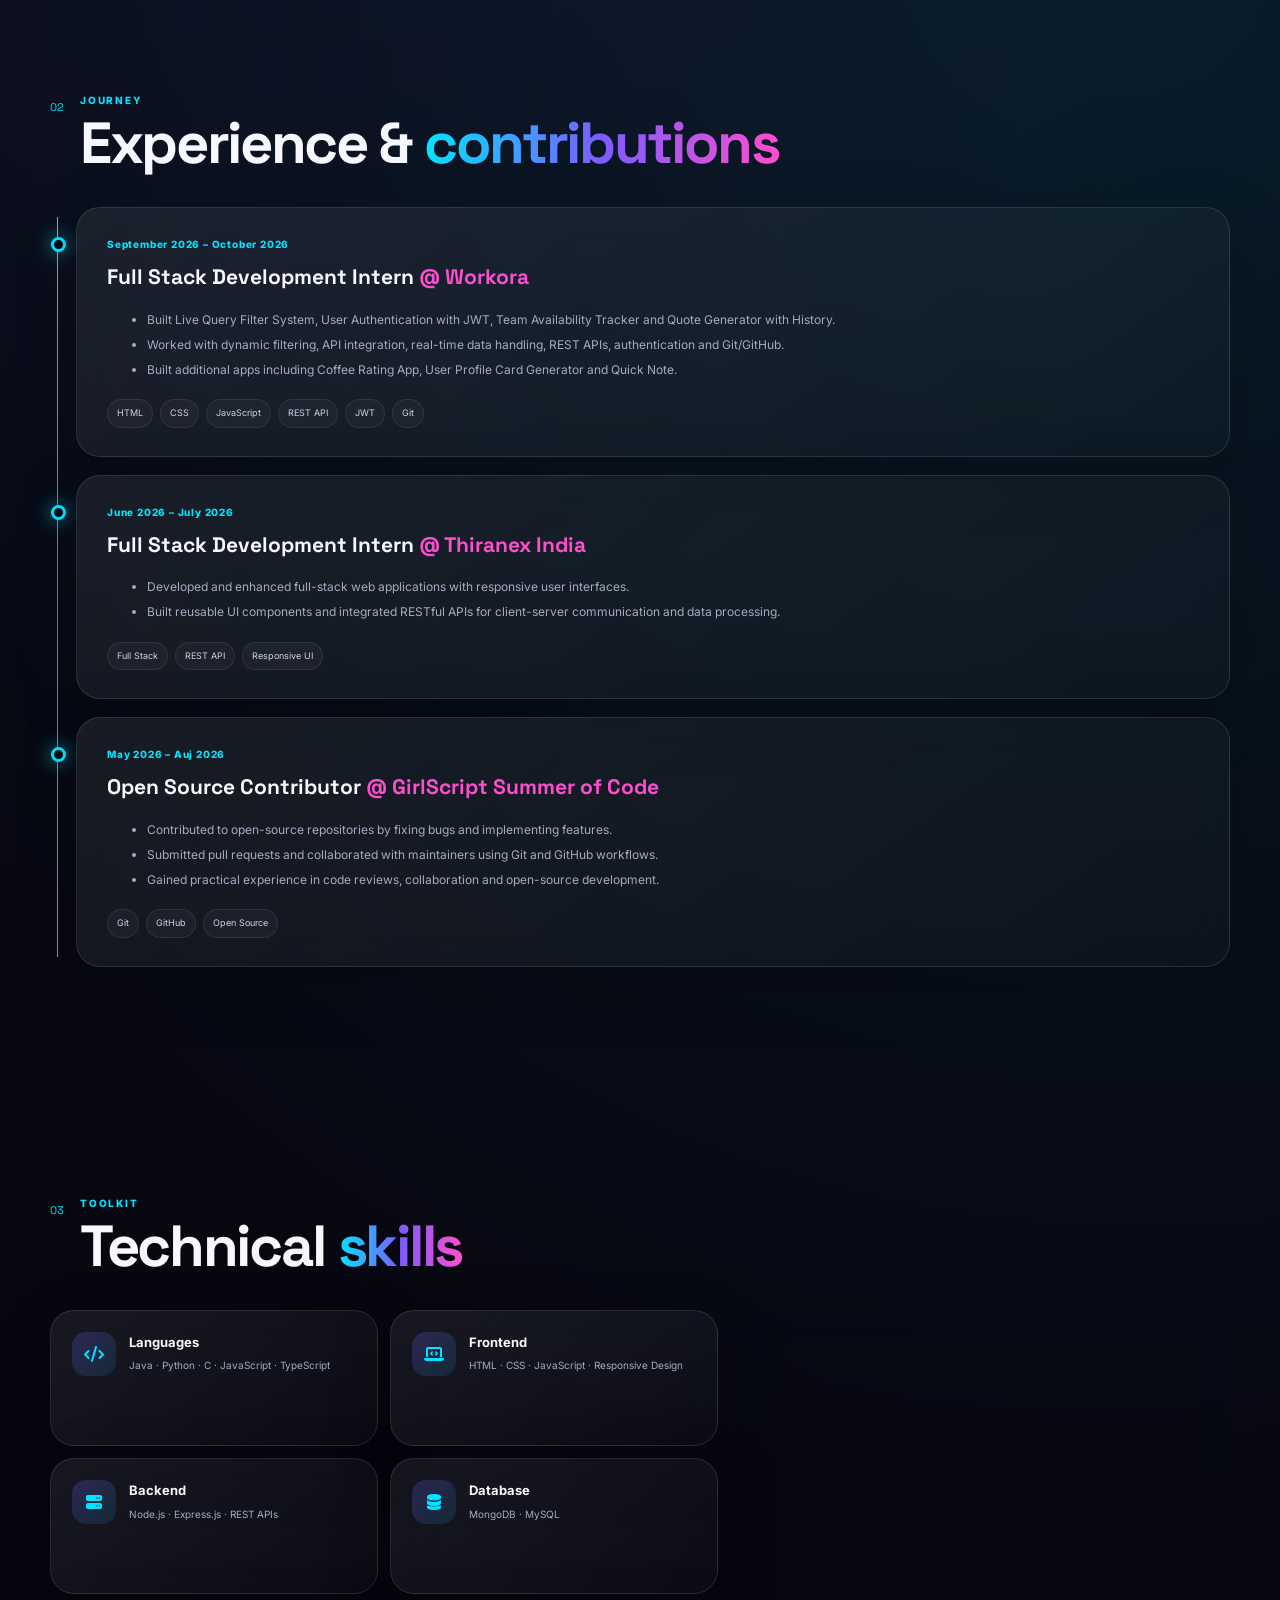
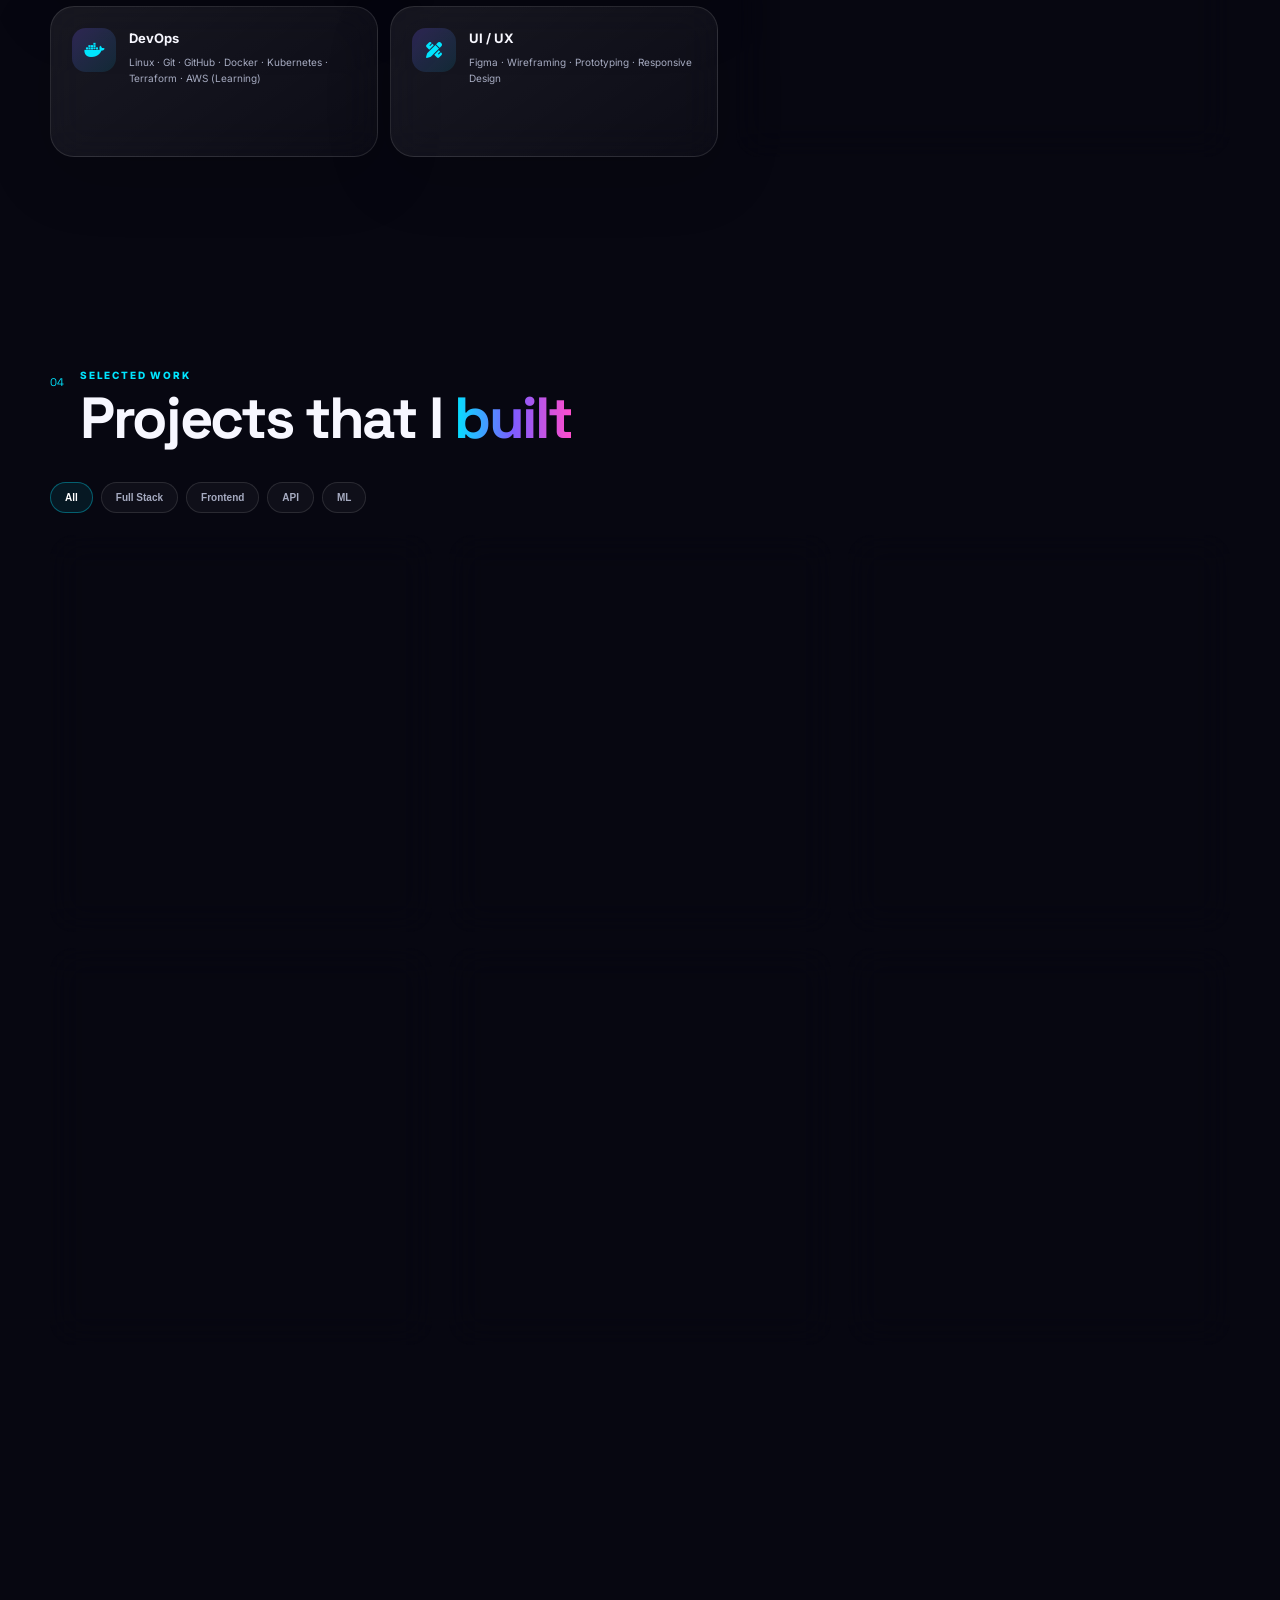
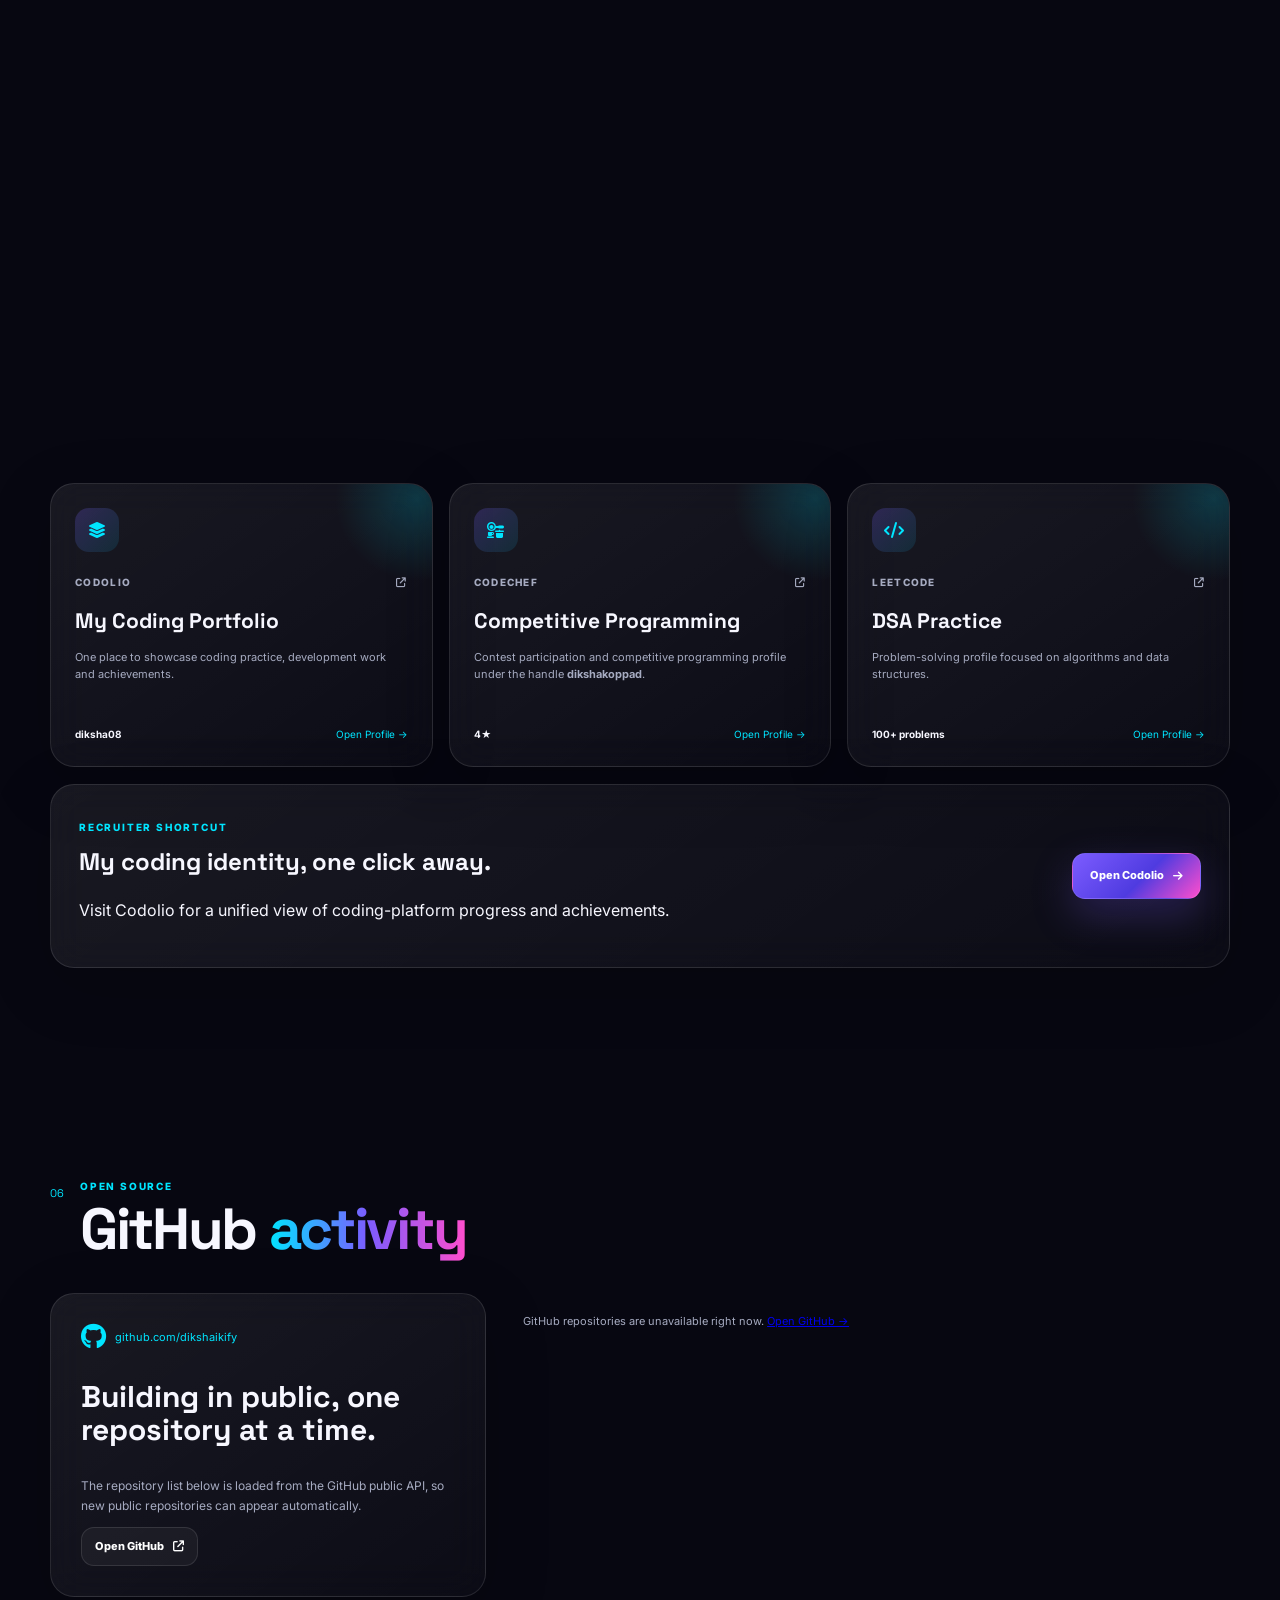
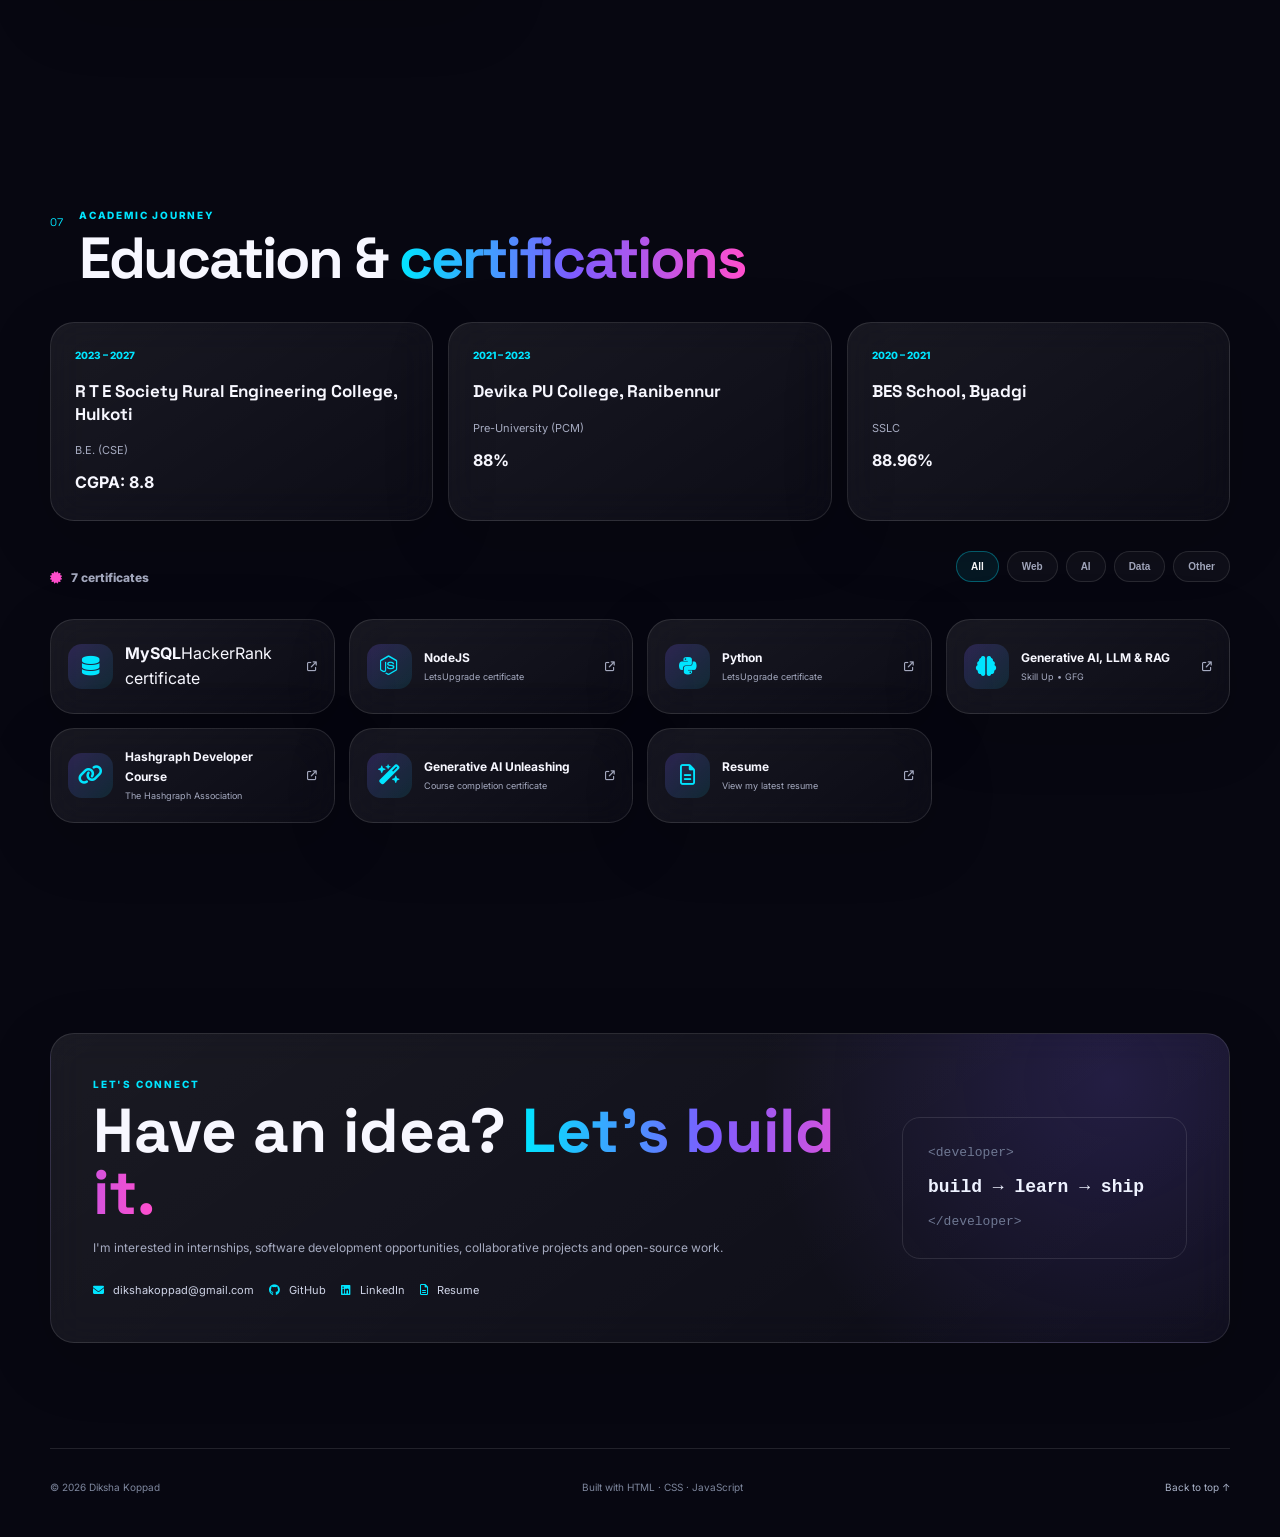
==== commit a85669ca: "Fix MySQL certificate" ====
--- a/index.html
+++ b/index.html
@@ -69,7 +69,9 @@
 <section class="section container" id="education"><div class="section-head reveal"><span>07</span><div><p class="eyebrow-text">Academic journey</p><h2>Education & <em>certifications</em></h2></div></div><div class="edu-grid"><div class="glass edu-card reveal"><div class="edu-year">2023 – 2027</div><h3>R T E Society Rural Engineering College, Hulkoti</h3><p>B.E. (CSE)</p><strong>CGPA: 8.8</strong></div><div class="glass edu-card reveal delay-1"><div class="edu-year">2021 – 2023</div><h3>Devika PU College, Ranibennur</h3><p>Pre-University (PCM)</p><strong>88%</strong></div><div class="glass edu-card reveal delay-2"><div class="edu-year">2020 – 2021</div><h3>BES School, Byadgi</h3><p>SSLC</p><strong>88.96%</strong></div></div>
 <div class="cert-toolbar reveal"><div class="cert-count"><i class="fa-solid fa-certificate"></i> <span id="certCount">7</span> certificates</div><div class="cert-filters"><button class="cert-filter active" data-cert-filter="all">All</button><button class="cert-filter" data-cert-filter="web">Web</button><button class="cert-filter" data-cert-filter="ai">AI</button><button class="cert-filter" data-cert-filter="data">Data</button><button class="cert-filter" data-cert-filter="other">Other</button></div></div>
 <div class="cert-grid" id="certGrid">
-<article class="cert-card glass reveal cert-featured" data-cert="data"><div class="cert-preview"><img src="assets/certificates/mysql-certificate-preview.png" alt="MySQL certificate preview"></div><div class="cert-info"><div class="cert-badge">HACKERRANK</div><strong>MySQL</strong><span>SQL Basic certificate</span><div class="cert-actions"><button class="cert-view" data-pdf="assets/certificates/sql_basic certificate (1).pdf">View Certificate</button><a href="assets/certificates/sql_basic certificate (1).pdf" target="_blank">PDF <i class="fa-solid fa-arrow-up-right-from-square"></i></a></div></div></article>
+<a class="cert-card glass reveal" data-cert="data" href="./assets/certificates/sql_basic certificate (1).pdf" target="_blank">
+  <div class="cert-icon"><i class="fa-solid fa-database"></i></div><div><strong>MySQL</strong><span>HackerRank certificate</span></div><i class="fa-solid fa-arrow-up-right-from-square"></i>
+</a>
 <a class="cert-card glass reveal" data-cert="web" href="assets/certificates/LUENJSAPR12530.pdf" target="_blank"><div class="cert-icon"><i class="fa-brands fa-node-js"></i></div><div class="cert-info"><strong>NodeJS</strong><span>LetsUpgrade certificate</span></div><i class="fa-solid fa-arrow-up-right-from-square"></i></a>
 <a class="cert-card glass reveal" data-cert="web" href="assets/certificates/LUEPYTMAR1253586.pdf" target="_blank"><div class="cert-icon"><i class="fa-brands fa-python"></i></div><div class="cert-info"><strong>Python</strong><span>LetsUpgrade certificate</span></div><i class="fa-solid fa-arrow-up-right-from-square"></i></a>
 <a class="cert-card glass reveal" data-cert="ai" href="assets/certificates/2adc840997895cac391be41754c9d10f.pdf" target="_blank"><div class="cert-icon"><i class="fa-solid fa-brain"></i></div><div class="cert-info"><strong>Generative AI, LLM & RAG</strong><span>Skill Up • GFG</span></div><i class="fa-solid fa-arrow-up-right-from-square"></i></a>
